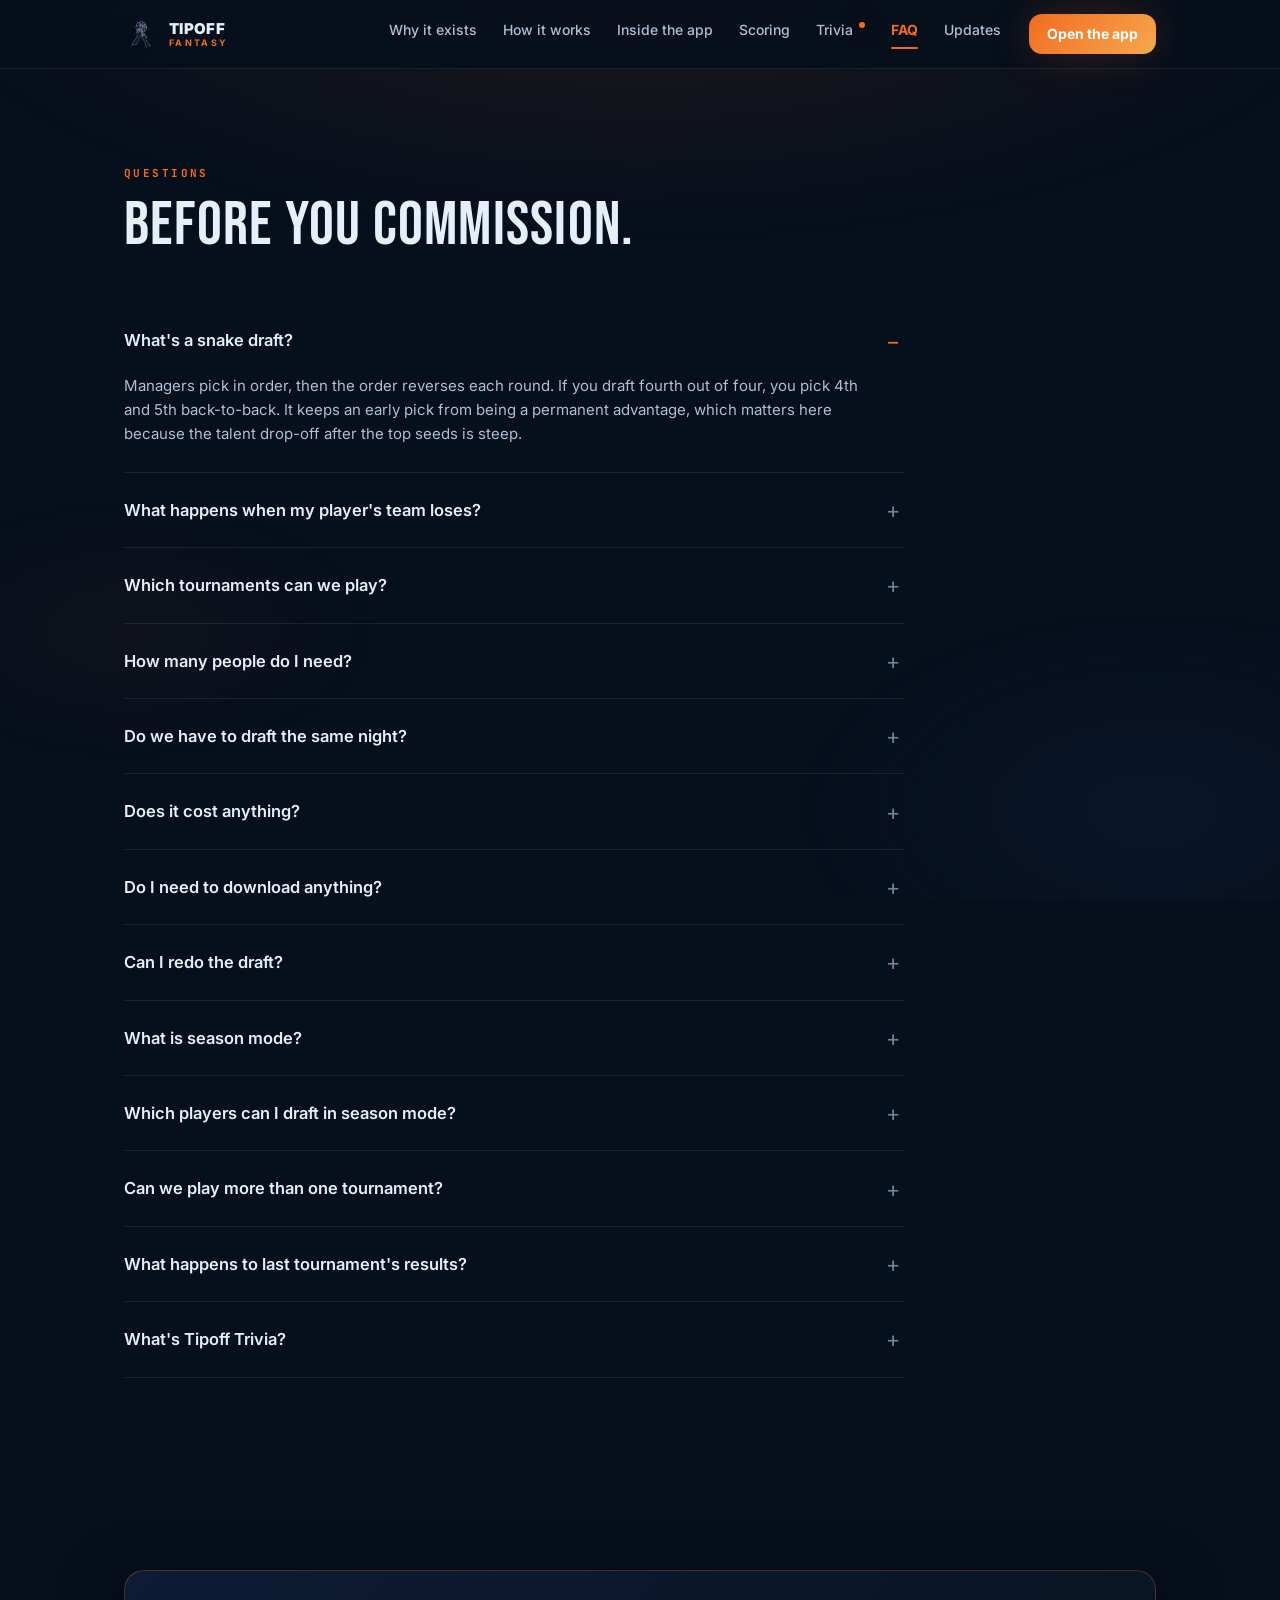
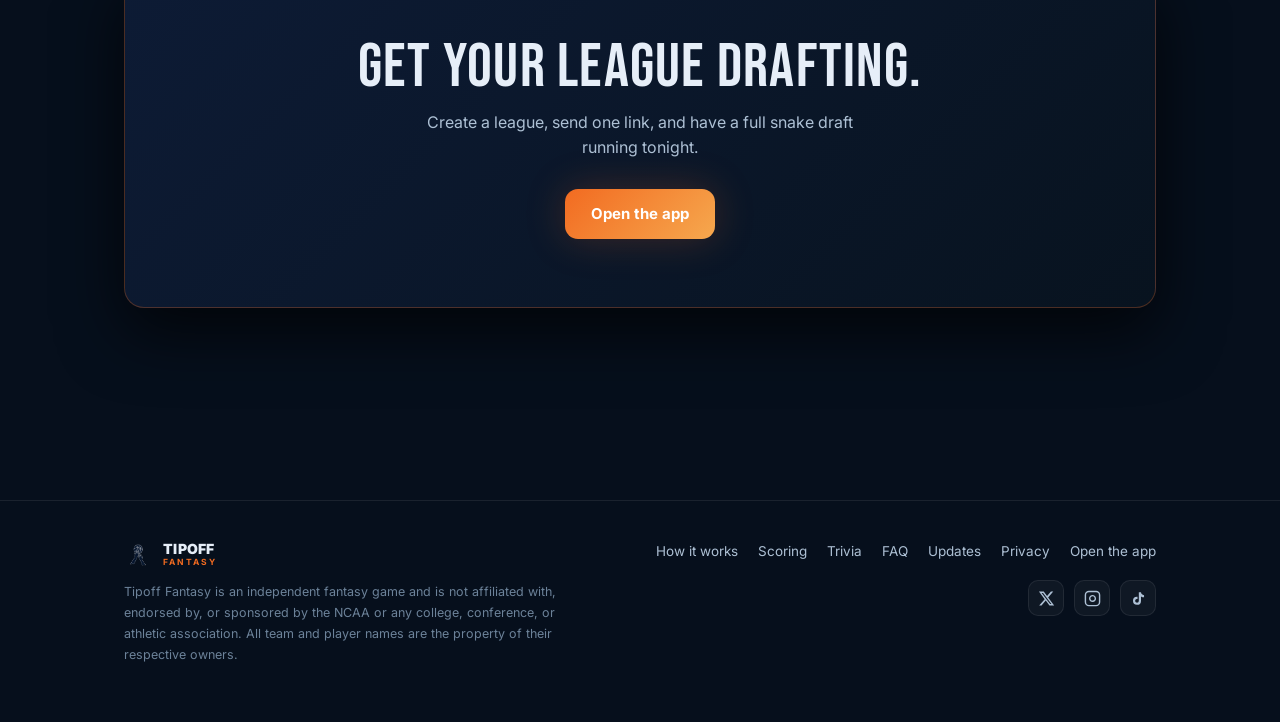
==== faq.html @ 96b2bb4d "Add Tipoff Trivia page, homepage section, nav link, FAQ and changelog entry" ====
<!DOCTYPE html>
<html lang="en">

<head>
  <meta charset="UTF-8" />
  <script>
    /* Clear the old app service worker + caches left over from when the app
       was served at tipofffantasy.com. */
    (function () {
      if (!('serviceWorker' in navigator)) return;
      navigator.serviceWorker.getRegistrations()
        .then(function (regs) { regs.forEach(function (r) { r.unregister(); }); })
        .catch(function () {});
      if (window.caches && caches.keys) {
        caches.keys()
          .then(function (keys) { keys.forEach(function (k) { caches.delete(k); }); })
          .catch(function () {});
      }
    })();
  </script>
  <script>
    /* Mark the document JS-capable before first paint. Reveal styles are
       scoped to html.js, so a JS failure renders the page fully visible
       rather than blank. Fail open, never closed. */
    document.documentElement.className += ' js';
  </script>
  <meta name="viewport" content="width=device-width, initial-scale=1.0, viewport-fit=cover" />
  <title>Tipoff Fantasy FAQ — Before you commission</title>
  <meta name="description" content="What a snake draft is, what happens when your player is eliminated, which tournaments you can play, and what it costs." />
  <meta name="theme-color" content="#060f1c" />
  <link rel="canonical" href="https://tipofffantasy.com/faq.html" />

  <!-- Favicons MUST be served from this same host or Google shows a globe -->
  <link rel="icon" href="/favicon.ico" sizes="any" />
  <link rel="icon" type="image/png" sizes="16x16" href="/favicon-16.png" />
  <link rel="icon" type="image/png" sizes="32x32" href="/favicon-32.png" />
  <link rel="icon" type="image/png" sizes="48x48" href="/favicon-48.png" />
  <link rel="apple-touch-icon" href="/apple-touch-icon.png" />

  <meta property="og:title" content="Tipoff Fantasy FAQ — Before you commission" />
  <meta property="og:description" content="What a snake draft is, what happens when your player is eliminated, which tournaments you can play, and what it costs." />
  <meta property="og:type" content="website" />
  <meta property="og:url" content="https://tipofffantasy.com/faq.html" />
  <meta property="og:image" content="https://tipofffantasy.com/logo-icon.png" />
  <meta property="og:image:alt" content="Tipoff Fantasy logo" />
  <meta property="og:site_name" content="Tipoff Fantasy" />

  <meta name="twitter:card" content="summary_large_image" />
  <meta name="twitter:title" content="Tipoff Fantasy FAQ — Before you commission" />
  <meta name="twitter:description" content="What a snake draft is, what happens when your player is eliminated, which tournaments you can play, and what it costs." />
  <meta name="twitter:image" content="https://tipofffantasy.com/logo-icon.png" />

  <link rel="preconnect" href="https://fonts.googleapis.com" />
  <link rel="preconnect" href="https://fonts.gstatic.com" crossorigin />
  <link href="https://fonts.googleapis.com/css2?family=Inter:wght@400;500;600;700;800;900&family=Bebas+Neue&family=JetBrains+Mono:wght@500;700&display=swap" rel="stylesheet" />
  <link rel="stylesheet" href="styles.css" />
</head>

<body>

  <a class="skip" href="#main">Skip to content</a>

  <nav class="nav">
    <div class="wrap nav-inner">
      <a class="nav-brand" href="index.html" aria-label="Tipoff Fantasy home">
        <img src="logo-icon.png" alt="" width="34" height="34" />
        <span class="nav-brand-text"><strong>TIPOFF</strong><small>FANTASY</small></span>
      </a>
      <div class="nav-links">
        <a href="why.html">Why it exists</a>
        <a href="how.html">How it works</a>
        <a href="inside.html">Inside the app</a>
        <a href="scoring.html">Scoring</a>
        <a href="trivia.html">Trivia<span class="nav-new" aria-hidden="true"></span></a>
        <a href="faq.html" class="active">FAQ</a>
        <a href="updates.html">Updates</a>
      </div>
      <button class="nav-toggle" id="navToggle" aria-label="Open menu"
        aria-expanded="false" aria-controls="mobileMenu">
        <span></span><span></span><span></span>
      </button>
      <a class="btn btn-primary btn-sm" href="https://app.tipofffantasy.com/">Open the app</a>
    </div>
  </nav>

  <!-- Mobile menu. Below 700px the nav links are hidden and this panel
       is the only way to reach the rest of the site. -->
  <div class="mobile-menu" id="mobileMenu" hidden>
    <div class="mm-inner">
      <a href="index.html">Home</a>
      <a href="why.html">Why it exists</a>
      <a href="how.html">How it works</a>
      <a href="inside.html">Inside the app</a>
      <a href="scoring.html">Scoring</a>
      <a href="trivia.html">Trivia</a>
      <a href="faq.html">FAQ</a>
      <a href="updates.html">Updates</a>
      <a href="privacy.html">Privacy</a>
      <a class="btn btn-primary mm-cta" href="https://app.tipofffantasy.com/">Open the app</a>
    </div>
  </div>

  <main id="main">
    <section class="section" id="faq">
      <div class="wrap">
        <div class="section-head reveal">
          <span class="eyebrow">Questions</span>
          <h2 class="display">Before you commission.</h2>
        </div>

        <div class="faq">
          <details open>
            <summary>What's a snake draft?</summary>
            <p>Managers pick in order, then the order reverses each round. If you draft fourth out of
              four, you pick 4th and 5th back-to-back. It keeps an early pick from being a permanent
              advantage, which matters here because the talent drop-off after the top seeds is steep.</p>
          </details>

          <details>
            <summary>What happens when my player's team loses?</summary>
            <p>They stop scoring. Whatever they banked stays on your total, but they produce nothing
              further. This is the whole game: the standings page shows your points remaining, so you
              can see exactly how much upside you have left compared to everyone else.</p>
          </details>

          <details>
            <summary>Which tournaments can we play?</summary>
            <p>Eight-team in-season events like the Maui Invitational and Battle 4 Atlantis, plus the
              full 64-team postseason bracket. The commissioner picks one when the league is set up,
              and the player pool and bracket load to match that field.</p>
          </details>

          <details>
            <summary>How many people do I need?</summary>
            <p>It works with as few as two and comfortably handles a normal group of eight to twelve.
              More managers means thinner rosters and a much harder draft, which is usually the fun
              version.</p>
          </details>

          <details>
            <summary>Do we have to draft the same night?</summary>
            <p>You draft together in one sitting, but you can schedule it ahead of time — set a date
              and everyone gets a countdown. The commissioner can pause and resume, autopick covers
              anyone who can't make it, and there's a skip control for a manager who's stalling.</p>
          </details>

          <details>
            <summary>Does it cost anything?</summary>
            <p>No. There's no entry fee, no subscription, and no money handling of any kind inside the
              app. If your league plays for something, that's between you.</p>
          </details>

          <details>
            <summary>Do I need to download anything?</summary>
            <p>No. It runs in any modern browser. On a phone you can add it to your home screen from
              the share menu, and it opens full screen with its own icon — same feel as a native app,
              no app store involved.</p>
          </details>

          <details>
            <summary>Can I redo the draft?</summary>
            <p>The commissioner can restart the league, which clears every pick and resets to round
              one, pick one. Managers, settings, and the league code all stay the same.</p>
          </details>

          <details>
            <summary>What is season mode?</summary>
            <p>A second way to play. Instead of drafting for one three-day tournament, you draft
              from 1,027 players across the ACC, Big East, Big Ten, Big 12 and SEC and play a full
              regular season — weekly lineups, waivers, trades, head-to-head matchups and a
              four-team playoff. It is in preview: scores are simulated until the games are
              actually played, and live scoring switches on with the season.</p>
          </details>

          <details>
            <summary>Which players can I draft in season mode?</summary>
            <p>Every player on the roster of all 79 schools in the five power conferences, pulled
              from ESPN with last season's per-game averages. You can restrict a league to one
              conference or mix all five.</p>
          </details>

          <details>
            <summary>Can we play more than one tournament?</summary>
            <p>Yes, and that is the point. Keep the same league and the same friends all season.
              When an event ends, the commissioner closes it out and the champion, the final
              standings and every roster are saved to your season record. Then pick the next
              tournament and draft again from a fresh pool.</p>
          </details>

          <details>
            <summary>What happens to last tournament's results?</summary>
            <p>They are kept. Your Season page ranks everyone by titles won, with total fantasy
              points breaking ties, and the trophy case holds every finished event with its
              champion, podium and winning roster. Rosters are saved by name, so they still read
              correctly long after the player pool has been rebuilt for a new season.</p>
          </details>

          <details>
            <summary>What's Tipoff Trivia?</summary>
            <p>Our college basketball trivia game, at <a href="https://trivia.tipofffantasy.com/">trivia.tipofffantasy.com</a>.
              Seven prompts, 25 seconds each, and the more obscure your correct answer, the more points it scores:
              10 for a layup up to 100 for the one hidden Half Court answer. The Daily is the same seven prompts for
              everyone with one attempt; Unlimited lets you practice as much as you want.
              <a href="trivia.html">More on how it plays</a>.</p>
          </details>
        </div>
      </div>
    </section>

    <section class="section">
      <div class="wrap">
        <div class="cta reveal">
          <h2 class="display">Get your league drafting.</h2>
          <p>Create a league, send one link, and have a full snake draft running tonight.</p>
          <a class="btn btn-primary" href="https://app.tipofffantasy.com/">Open the app</a>
        </div>
      </div>
    </section>
  </main>

  <footer>
    <div class="wrap foot-inner">
      <div>
        <div class="foot-brand">
          <img src="logo-icon.png" alt="" width="28" height="28" />
          <span class="foot-brand-text"><strong>TIPOFF</strong><small>FANTASY</small></span>
        </div>
        <p class="foot-legal" style="margin-top:12px;">
          Tipoff Fantasy is an independent fantasy game and is not affiliated with, endorsed by, or
          sponsored by the NCAA or any college, conference, or athletic association. All team and
          player names are the property of their respective owners.
        </p>
      </div>
      <div class="foot-right">
        <div class="foot-links">
          <a href="how.html">How it works</a>
          <a href="scoring.html">Scoring</a>
          <a href="trivia.html">Trivia</a>
          <a href="faq.html">FAQ</a>
          <a href="updates.html">Updates</a>
          <a href="privacy.html">Privacy</a>
          <a href="https://app.tipofffantasy.com/">Open the app</a>
        </div>
        <div class="foot-socials">
          <a class="foot-social" href="https://x.com/tipofffantasy" target="_blank" rel="noopener noreferrer" aria-label="Tipoff Fantasy on X">
            <svg viewBox="0 0 24 24" fill="currentColor" aria-hidden="true"><path d="M18.244 2.25h3.308l-7.227 8.26 8.502 11.24H16.17l-5.214-6.817L4.99 21.75H1.68l7.73-8.835L1.254 2.25H8.08l4.713 6.231zm-1.161 17.52h1.833L7.084 4.126H5.117z"/></svg>
          </a>
          <a class="foot-social" href="https://www.instagram.com/playtipoff/" target="_blank" rel="noopener noreferrer" aria-label="Tipoff Fantasy on Instagram">
            <svg viewBox="0 0 24 24" fill="none" stroke="currentColor" stroke-width="2" aria-hidden="true"><rect x="2" y="2" width="20" height="20" rx="5" ry="5"/><path d="M16 11.37A4 4 0 1 1 12.63 8 4 4 0 0 1 16 11.37z"/><line x1="17.5" y1="6.5" x2="17.51" y2="6.5"/></svg>
          </a>
          <a class="foot-social" href="https://www.tiktok.com/@tipofffantasy" target="_blank" rel="noopener noreferrer" aria-label="Tipoff Fantasy on TikTok">
            <svg viewBox="0 0 24 24" fill="currentColor" aria-hidden="true"><path d="M16.6 5.82A4.28 4.28 0 0 1 15.54 3h-3.09v12.4a2.59 2.59 0 0 1-2.59 2.5 2.59 2.59 0 1 1 .77-5.06V9.68a5.67 5.67 0 0 0-.77-.05A5.66 5.66 0 1 0 15.54 15.4V9.01a7.35 7.35 0 0 0 4.3 1.38V7.3a4.28 4.28 0 0 1-3.24-1.48z"/></svg>
          </a>
        </div>
      </div>
    </div>
  </footer>

  <script type="application/ld+json">
  {
    "@context": "https://schema.org",
    "@type": "FAQPage",
    "mainEntity": [
      {
        "@type": "Question",
        "name": "What's a snake draft?",
        "acceptedAnswer": {
          "@type": "Answer",
          "text": "Managers pick in order, then the order reverses each round. If you draft fourth out of four, you pick 4th and 5th back-to-back. It keeps an early pick from being a permanent advantage."
        }
      },
      {
        "@type": "Question",
        "name": "What happens when my player's team loses?",
        "acceptedAnswer": {
          "@type": "Answer",
          "text": "They stop scoring. Whatever they banked stays on your total, but they produce nothing further. The standings page shows your points remaining so you can see how much upside you have left."
        }
      },
      {
        "@type": "Question",
        "name": "Which tournaments can we play?",
        "acceptedAnswer": {
          "@type": "Answer",
          "text": "Eight-team in-season events like the Maui Invitational and Battle 4 Atlantis, plus the full 64-team postseason bracket. The commissioner picks one when the league is set up."
        }
      },
      {
        "@type": "Question",
        "name": "How many people do I need?",
        "acceptedAnswer": {
          "@type": "Answer",
          "text": "It works with as few as two and comfortably handles a normal group of eight to twelve managers."
        }
      },
      {
        "@type": "Question",
        "name": "Does it cost anything?",
        "acceptedAnswer": {
          "@type": "Answer",
          "text": "No. There is no entry fee, no subscription, and no money handling of any kind inside the app."
        }
      },
      {
        "@type": "Question",
        "name": "Do I need to download anything?",
        "acceptedAnswer": {
          "@type": "Answer",
          "text": "No. It runs in any modern browser. On a phone you can add it to your home screen and it opens full screen with its own icon."
        }
      }
    ]
  }
  </script>
  <script src="site.js" defer></script>

</body>

</html>
---- styles.css ----
/* ══════════════════════════════════════════════════════════
       TIPOFF FANTASY — informational site
       Palette matched to the app: navy + orange
    ══════════════════════════════════════════════════════════ */

    *,
    *::before,
    *::after {
      box-sizing: border-box;
      margin: 0;
      padding: 0;
    }

    :root {
      /* Surfaces */
      --bg: #060f1c;
      --panel-solid: #0c1b2e;
      --panel-2: rgba(16, 34, 58, 0.92);
      --panel-3: rgba(22, 44, 72, 0.96);
      --navy: #0d1b35;

      /* Text */
      --text: #e6eef8;
      --text-2: #adc0d4;
      --muted: #6c8299;

      /* Accent */
      --orange: #f26b21;
      --orange-light: #f5893d;
      --orange-dark: #c4530f;
      --gold: #f6a84e;
      --green: #34d399;
      --teal: #22d3ee;

      --grad-primary: linear-gradient(135deg, #f26b21 0%, #f6a84e 100%);
      --grad-card: linear-gradient(135deg, rgba(255, 255, 255, 0.04) 0%, rgba(255, 255, 255, 0.01) 100%);

      --border: rgba(255, 255, 255, 0.08);
      --border-2: rgba(255, 255, 255, 0.14);
      --border-accent: rgba(242, 107, 33, 0.28);

      --shadow: 0 24px 64px rgba(0, 0, 0, 0.7);
      --shadow-sm: 0 6px 24px rgba(0, 0, 0, 0.5);
      --glow: 0 0 40px rgba(242, 107, 33, 0.22);
      --glow-orange: 0 0 30px rgba(242, 107, 33, 0.35);

      --radius: 20px;
      --radius-sm: 13px;
      --radius-xs: 8px;
      --maxw: 1080px;
    }

    html {
      scroll-behavior: smooth;
      scroll-padding-top: 88px;
    }

    body {
      background: var(--bg);
      color: var(--text);
      font-family: 'Inter', system-ui, sans-serif;
      font-size: 16px;
      line-height: 1.6;
      overflow-x: hidden;
      -webkit-font-smoothing: antialiased;
      -moz-osx-font-smoothing: grayscale;
    }

    body::before {
      content: '';
      position: fixed;
      inset: 0;
      background:
        radial-gradient(ellipse 90% 50% at 50% -5%, rgba(242, 107, 33, 0.10) 0%, transparent 65%),
        radial-gradient(ellipse 50% 40% at 90% 90%, rgba(13, 27, 53, 0.55) 0%, transparent 55%),
        radial-gradient(ellipse 40% 30% at 10% 70%, rgba(242, 107, 33, 0.045) 0%, transparent 50%);
      pointer-events: none;
      z-index: 0;
    }

    a {
      color: var(--orange-light);
      text-decoration: none;
    }

    a:hover {
      text-decoration: underline;
    }

    :focus-visible {
      outline: 2px solid var(--orange);
      outline-offset: 3px;
      border-radius: 4px;
    }

    img {
      max-width: 100%;
      display: block;
    }

    .wrap {
      width: 100%;
      max-width: var(--maxw);
      margin: 0 auto;
      padding: 0 24px;
      position: relative;
      z-index: 1;
    }

    /* Skip link for keyboard users */
    .skip {
      position: absolute;
      left: -9999px;
      top: 0;
      background: var(--orange);
      color: #fff;
      padding: 10px 18px;
      border-radius: 0 0 var(--radius-xs) 0;
      font-weight: 700;
      z-index: 999;
    }

    .skip:focus {
      left: 0;
      text-decoration: none;
    }

    /* ── TYPE ─────────────────────────────────────────────── */
    .display {
      font-family: 'Bebas Neue', Impact, sans-serif;
      font-weight: 400;
      letter-spacing: 0.02em;
      line-height: 0.95;
      text-transform: uppercase;
    }

    .eyebrow {
      font-family: 'JetBrains Mono', monospace;
      font-size: 11px;
      font-weight: 700;
      letter-spacing: 0.22em;
      text-transform: uppercase;
      color: var(--orange);
      margin-bottom: 14px;
      display: block;
    }

    h2.display {
      font-size: clamp(38px, 6vw, 62px);
      margin-bottom: 14px;
    }

    h3 {
      font-size: 18px;
      font-weight: 700;
      letter-spacing: -0.01em;
    }

    p {
      color: var(--text-2);
    }

    .lede {
      font-size: clamp(16px, 2vw, 19px);
      color: var(--text-2);
      max-width: 62ch;
    }

    /* ── NAV ──────────────────────────────────────────────── */
    .nav {
      position: sticky;
      top: 0;
      z-index: 50;
      background: rgba(6, 15, 28, 0.82);
      backdrop-filter: blur(18px);
      -webkit-backdrop-filter: blur(18px);
      border-bottom: 1px solid var(--border);
    }

    .nav-inner {
      display: flex;
      align-items: center;
      gap: 28px;
      height: 68px;
    }

    .nav-brand {
      display: flex;
      align-items: center;
      gap: 11px;
      margin-right: auto;
      text-decoration: none;
      flex-shrink: 0;
    }

    .nav-brand:hover {
      text-decoration: none;
    }

    .nav-brand img {
      width: 34px;
      height: 34px;
    }

    .nav-brand-text {
      display: flex;
      flex-direction: column;
      line-height: 1;
      gap: 2px;
    }

    .nav-brand-text strong {
      font-family: 'Inter', sans-serif;
      font-size: 15px;
      font-weight: 900;
      letter-spacing: 0.02em;
      color: var(--text);
    }

    .nav-brand-text small {
      font-family: 'Inter', sans-serif;
      font-size: 9px;
      font-weight: 700;
      letter-spacing: 0.26em;
      color: var(--orange);
    }

    .nav-links {
      display: flex;
      gap: 26px;
    }

    .nav-links a {
      font-size: 14px;
      font-weight: 500;
      color: var(--text-2);
      text-decoration: none;
      white-space: nowrap;
      transition: color .18s ease;
    }

    .nav-links a:hover {
      color: var(--text);
      text-decoration: none;
    }

    /* ── BUTTONS ──────────────────────────────────────────── */
    .btn {
      display: inline-flex;
      align-items: center;
      justify-content: center;
      gap: 8px;
      font-family: inherit;
      font-size: 15px;
      font-weight: 700;
      padding: 13px 26px;
      border-radius: var(--radius-sm);
      border: none;
      cursor: pointer;
      text-decoration: none;
      white-space: nowrap;
      transition: transform .18s ease, box-shadow .18s ease, background .18s ease;
    }

    .btn:hover {
      text-decoration: none;
      transform: translateY(-2px);
    }

    .btn-primary {
      background: var(--grad-primary);
      color: #fff;
      box-shadow: var(--glow);
    }

    .btn-primary:hover {
      box-shadow: 0 0 52px rgba(242, 107, 33, 0.42);
    }

    .btn-ghost {
      background: rgba(255, 255, 255, 0.04);
      color: var(--text);
      border: 1px solid var(--border-2);
    }

    .btn-ghost:hover {
      background: rgba(255, 255, 255, 0.08);
    }

    .btn-sm {
      padding: 9px 18px;
      font-size: 14px;
    }

    /* ── SECTION RHYTHM ───────────────────────────────────── */
    .section {
      padding: 96px 0;
      position: relative;
      z-index: 1;
    }

    .section-head {
      max-width: 700px;
      margin-bottom: 48px;
    }

    /* ── HERO ─────────────────────────────────────────────── */
    .hero {
      padding: 84px 0 72px;
      position: relative;
      z-index: 1;
    }

    .hero-grid {
      display: grid;
      grid-template-columns: 1fr 1fr;
      gap: 64px;
      align-items: center;
    }

    .hero-logo {
      width: 88px;
      height: 88px;
      margin-bottom: 26px;
      filter: drop-shadow(0 8px 32px rgba(242, 107, 33, 0.38));
    }

    .hero h1 {
      font-family: 'Bebas Neue', Impact, sans-serif;
      font-weight: 400;
      font-size: clamp(52px, 8vw, 92px);
      line-height: 0.9;
      letter-spacing: 0.01em;
      text-transform: uppercase;
      margin-bottom: 8px;
    }

    .hero h1 em {
      font-style: normal;
      background: var(--grad-primary);
      -webkit-background-clip: text;
      background-clip: text;
      color: transparent;
    }

    .hero-tag {
      font-family: 'JetBrains Mono', monospace;
      font-size: 12px;
      font-weight: 700;
      letter-spacing: 0.3em;
      text-transform: uppercase;
      color: var(--orange);
      margin-bottom: 22px;
    }

    .hero p {
      font-size: 18px;
      margin-bottom: 30px;
      max-width: 46ch;
    }

    .hero-actions {
      display: flex;
      gap: 12px;
      flex-wrap: wrap;
      margin-bottom: 22px;
    }

    .hero-note {
      font-size: 13px;
      color: var(--muted);
    }

    /* ── SIGNATURE: SNAKE BOARD ───────────────────────────── */
    .board {
      background: var(--panel-solid);
      background-image: var(--grad-card);
      border: 1px solid var(--border);
      border-radius: var(--radius);
      box-shadow: var(--shadow);
      padding: 22px;
      overflow: hidden;
    }

    .board-head {
      display: flex;
      align-items: center;
      justify-content: space-between;
      margin-bottom: 18px;
      padding-bottom: 14px;
      border-bottom: 1px solid var(--border);
    }

    .board-title {
      font-family: 'JetBrains Mono', monospace;
      font-size: 11px;
      font-weight: 700;
      letter-spacing: 0.18em;
      text-transform: uppercase;
      color: var(--muted);
    }

    .board-clock {
      font-family: 'JetBrains Mono', monospace;
      font-size: 11px;
      font-weight: 700;
      letter-spacing: 0.12em;
      text-transform: uppercase;
      color: var(--orange);
      display: flex;
      align-items: center;
      gap: 7px;
    }

    .dot {
      width: 7px;
      height: 7px;
      border-radius: 50%;
      background: var(--orange);
      box-shadow: var(--glow-orange);
      animation: pulse 1.9s ease-in-out infinite;
    }

    @keyframes pulse {

      0%,
      100% {
        opacity: 1;
      }

      50% {
        opacity: 0.35;
      }
    }

    .board-cols {
      display: grid;
      grid-template-columns: 30px repeat(4, 1fr);
      gap: 7px;
      margin-bottom: 7px;
    }

    .board-col {
      font-family: 'JetBrains Mono', monospace;
      font-size: 10px;
      font-weight: 700;
      letter-spacing: 0.1em;
      text-transform: uppercase;
      color: var(--muted);
      text-align: center;
      padding-bottom: 4px;
    }

    .board-row {
      display: grid;
      grid-template-columns: 30px repeat(4, 1fr);
      gap: 7px;
      margin-bottom: 7px;
      align-items: stretch;
    }

    .board-rd {
      font-family: 'JetBrains Mono', monospace;
      font-size: 10px;
      font-weight: 700;
      color: var(--muted);
      display: flex;
      align-items: center;
      justify-content: center;
    }

    .pick {
      background: var(--panel-2);
      border: 1px solid var(--border);
      border-radius: var(--radius-xs);
      padding: 9px 6px;
      text-align: center;
      opacity: 0;
      animation: dealIn .42s cubic-bezier(.2, .8, .3, 1) forwards;
    }

    .pick .n {
      font-family: 'JetBrains Mono', monospace;
      font-size: 10px;
      font-weight: 700;
      color: var(--orange-light);
      display: block;
      margin-bottom: 3px;
    }

    .pick .nm {
      font-size: 11px;
      font-weight: 600;
      color: var(--text-2);
      display: block;
      white-space: nowrap;
      overflow: hidden;
      text-overflow: ellipsis;
    }

    .pick.live {
      border-color: rgba(242, 107, 33, 0.55);
      background: rgba(242, 107, 33, 0.10);
      box-shadow: var(--glow-orange);
    }

    .pick.live .n {
      color: var(--orange);
    }

    .pick.live .nm {
      color: var(--gold);
    }

    @keyframes dealIn {
      from {
        opacity: 0;
        transform: translateY(9px) scale(.96);
      }

      to {
        opacity: 1;
        transform: none;
      }
    }

    .board-foot {
      margin-top: 16px;
      padding-top: 14px;
      border-top: 1px solid var(--border);
      font-size: 12.5px;
      color: var(--muted);
      display: flex;
      gap: 8px;
      align-items: baseline;
    }

    .board-foot b {
      color: var(--text-2);
      font-weight: 600;
    }

    .snake-arrow {
      color: var(--orange);
      font-weight: 700;
    }

    /* ── PROBLEM / CONTRAST ───────────────────────────────── */
    .versus {
      display: grid;
      grid-template-columns: 1fr 1fr;
      gap: 20px;
    }

    .vs-card {
      border-radius: var(--radius);
      padding: 30px;
      border: 1px solid var(--border);
      background: var(--panel-solid);
      background-image: var(--grad-card);
    }

    .vs-card.dim {
      opacity: 0.72;
    }

    .vs-card.hot {
      border-color: var(--border-accent);
      box-shadow: var(--glow);
    }

    .vs-label {
      font-family: 'JetBrains Mono', monospace;
      font-size: 10px;
      font-weight: 700;
      letter-spacing: 0.2em;
      text-transform: uppercase;
      margin-bottom: 12px;
    }

    .vs-card.dim .vs-label {
      color: var(--muted);
    }

    .vs-card.hot .vs-label {
      color: var(--orange);
    }

    .vs-card h3 {
      margin-bottom: 12px;
      font-size: 22px;
    }

    .vs-card p {
      font-size: 15px;
    }

    .vs-list {
      list-style: none;
      margin-top: 16px;
      display: grid;
      gap: 9px;
    }

    .vs-list li {
      font-size: 14.5px;
      color: var(--text-2);
      padding-left: 22px;
      position: relative;
    }

    .vs-list li::before {
      content: '—';
      position: absolute;
      left: 0;
      color: var(--muted);
    }

    .vs-card.hot .vs-list li::before {
      content: '✓';
      color: var(--green);
      font-weight: 700;
    }

    /* ── STEPS ────────────────────────────────────────────── */
    .steps {
      display: grid;
      gap: 0;
      border-top: 1px solid var(--border);
    }

    .step {
      display: grid;
      grid-template-columns: 88px 1fr 1.15fr;
      gap: 28px;
      padding: 30px 0;
      border-bottom: 1px solid var(--border);
      align-items: start;
    }

    .step-n {
      font-family: 'Bebas Neue', sans-serif;
      font-size: 46px;
      line-height: 1;
      color: transparent;
      -webkit-text-stroke: 1px var(--border-2);
    }

    .step h3 {
      margin-bottom: 6px;
    }

    .step-meta {
      font-family: 'JetBrains Mono', monospace;
      font-size: 11px;
      font-weight: 700;
      letter-spacing: 0.14em;
      text-transform: uppercase;
      color: var(--muted);
    }

    .step p {
      font-size: 15px;
    }

    /* ── FEATURES ─────────────────────────────────────────── */
    .features {
      display: grid;
      grid-template-columns: repeat(3, 1fr);
      gap: 18px;
    }

    .feat {
      background: var(--panel-solid);
      background-image: var(--grad-card);
      border: 1px solid var(--border);
      border-radius: var(--radius);
      padding: 26px;
      transition: border-color .2s ease, transform .2s ease;
    }

    .feat:hover {
      border-color: var(--border-accent);
      transform: translateY(-3px);
    }

    .feat-icon {
      width: 38px;
      height: 38px;
      border-radius: 11px;
      margin-bottom: 16px;
      display: flex;
      align-items: center;
      justify-content: center;
      font-size: 17px;
      color: var(--orange);
      background: rgba(242, 107, 33, 0.12);
      border: 1px solid rgba(242, 107, 33, 0.24);
    }

    .feat h3 {
      margin-bottom: 8px;
    }

    .feat p {
      font-size: 14.5px;
    }

    /* ── SCORING ──────────────────────────────────────────── */
    .scoring-wrap {
      display: grid;
      grid-template-columns: 1fr 1fr;
      gap: 48px;
      align-items: center;
    }

    .score-table {
      background: var(--panel-solid);
      background-image: var(--grad-card);
      border: 1px solid var(--border);
      border-radius: var(--radius);
      padding: 8px 22px 18px;
      box-shadow: var(--shadow-sm);
    }

    .score-row {
      display: flex;
      align-items: center;
      justify-content: space-between;
      padding: 15px 0;
      border-bottom: 1px solid var(--border);
    }

    .score-row:last-child {
      border-bottom: none;
    }

    .score-name {
      font-weight: 600;
      font-size: 15px;
    }

    .score-name small {
      display: block;
      font-family: 'JetBrains Mono', monospace;
      font-size: 10px;
      letter-spacing: 0.14em;
      color: var(--muted);
      font-weight: 700;
      margin-top: 2px;
    }

    .score-weight {
      font-family: 'JetBrains Mono', monospace;
      font-weight: 700;
      font-size: 15px;
      color: var(--orange);
      background: rgba(242, 107, 33, 0.10);
      border: 1px solid rgba(242, 107, 33, 0.24);
      border-radius: var(--radius-xs);
      padding: 5px 13px;
    }

    .formula {
      font-family: 'JetBrains Mono', monospace;
      font-size: 13px;
      line-height: 1.9;
      color: var(--text-2);
      background: rgba(0, 0, 0, 0.35);
      border: 1px solid var(--border);
      border-radius: var(--radius-sm);
      padding: 18px;
      margin-top: 22px;
      overflow-x: auto;
      white-space: nowrap;
    }

    .formula b {
      color: var(--orange-light);
      font-weight: 700;
    }

    /* ── FAQ ──────────────────────────────────────────────── */
    .faq {
      max-width: 780px;
    }

    details {
      border-bottom: 1px solid var(--border);
      padding: 4px 0;
    }

    details summary {
      cursor: pointer;
      list-style: none;
      padding: 20px 34px 20px 0;
      font-weight: 600;
      font-size: 16.5px;
      position: relative;
    }

    details summary::-webkit-details-marker {
      display: none;
    }

    details summary::after {
      content: '+';
      position: absolute;
      right: 4px;
      top: 50%;
      transform: translateY(-50%);
      font-size: 22px;
      color: var(--muted);
      font-weight: 400;
      line-height: 1;
    }

    details[open] summary::after {
      content: '−';
      color: var(--orange);
    }

    details p {
      padding: 0 40px 22px 0;
      font-size: 15px;
    }

    /* ── CTA ──────────────────────────────────────────────── */
    .cta {
      text-align: center;
      border-radius: var(--radius);
      border: 1px solid var(--border-accent);
      background: linear-gradient(135deg, #0d1b35 0%, #08131f 100%);
      padding: 68px 32px;
      box-shadow: var(--shadow);
    }

    .cta h2 {
      margin-bottom: 12px;
    }

    .cta p {
      margin: 0 auto 28px;
      max-width: 46ch;
    }

    /* ── FOOTER ───────────────────────────────────────────── */
    footer {
      border-top: 1px solid var(--border);
      padding: 40px 0 56px;
      margin-top: 96px;
    }

    .foot-inner {
      display: flex;
      justify-content: space-between;
      gap: 20px;
      flex-wrap: wrap;
      align-items: flex-start;
    }

    .foot-brand {
      display: flex;
      align-items: center;
      gap: 11px;
    }

    .foot-brand img {
      width: 28px;
      height: 28px;
      opacity: 0.9;
    }

    .foot-brand-text {
      display: flex;
      flex-direction: column;
      line-height: 1;
      gap: 2px;
    }

    .foot-brand-text strong {
      font-size: 14px;
      font-weight: 900;
      letter-spacing: 0.02em;
      color: var(--text);
    }

    .foot-brand-text small {
      font-size: 8.5px;
      font-weight: 700;
      letter-spacing: 0.26em;
      color: var(--orange);
    }

    .foot-legal {
      font-size: 12.5px;
      color: var(--muted);
      max-width: 58ch;
      line-height: 1.7;
    }

    .foot-right {
      display: flex;
      flex-direction: column;
      gap: 18px;
      align-items: flex-end;
    }

    .foot-links {
      display: flex;
      gap: 20px;
      font-size: 13.5px;
      flex-wrap: wrap;
    }

    .foot-links a {
      color: var(--text-2);
    }

    .foot-socials {
      display: flex;
      gap: 10px;
    }

    .foot-social {
      width: 36px;
      height: 36px;
      border-radius: 10px;
      display: flex;
      align-items: center;
      justify-content: center;
      color: var(--text-2);
      background: rgba(255, 255, 255, 0.04);
      border: 1px solid var(--border);
      transition: color .18s ease, border-color .18s ease, background .18s ease;
    }

    .foot-social:hover {
      color: var(--orange);
      border-color: var(--border-accent);
      background: rgba(242, 107, 33, 0.10);
      text-decoration: none;
    }

    .foot-social svg {
      width: 17px;
      height: 17px;
    }

    /* ── RESPONSIVE ───────────────────────────────────────── */
    @media (max-width: 900px) {

      .hero-grid,
      .scoring-wrap {
        grid-template-columns: 1fr;
        gap: 44px;
      }

      .versus {
        grid-template-columns: 1fr;
      }

      .features {
        grid-template-columns: repeat(2, 1fr);
      }

      .section {
        padding: 72px 0;
      }

      /* Nav links scroll horizontally instead of disappearing */
      .nav-inner {
        gap: 16px;
      }

      .nav-links {
        display: flex;
        gap: 18px;
        overflow-x: auto;
        scrollbar-width: none;
        -ms-overflow-style: none;
        margin-right: auto;
      }

      .nav-links::-webkit-scrollbar {
        display: none;
      }

      .nav-brand {
        margin-right: 0;
      }

      .foot-right {
        align-items: flex-start;
      }
    }

    @media (max-width: 700px) {
      .nav-links {
        display: none;
      }

      .nav-brand {
        margin-right: auto;
      }
    }

    @media (max-width: 620px) {
      .features {
        grid-template-columns: 1fr;
      }

      .step {
        grid-template-columns: 52px 1fr;
        gap: 16px;
      }

      .step-desc {
        grid-column: 2;
      }

      .step-n {
        font-size: 34px;
      }

      .hero {
        padding: 56px 0 48px;
      }

      .board {
        padding: 16px;
      }

      .pick {
        padding: 7px 3px;
      }

      .pick .nm {
        font-size: 10px;
      }

      .cta {
        padding: 48px 22px;
      }

      .foot-inner {
        flex-direction: column;
      }
    }

    @media (prefers-reduced-motion: reduce) {
      html {
        scroll-behavior: auto;
      }

      *,
      *::before,
      *::after {
        animation-duration: .001ms !important;
        animation-delay: 0ms !important;
        transition-duration: .001ms !important;
      }

      .pick {
        opacity: 1;
      }
    }

/* ── Active nav item (multi-page) ── */
.nav-links a.active { color: var(--orange); font-weight: 700; }
.nav-links a.active::after {
  content: ''; display: block; height: 2px; border-radius: 2px;
  background: var(--orange); margin-top: 5px;
}

    /* ══════════════════════════════════════════════════════════
       MOTION SYSTEM
       Scroll-triggered reveals driven by IntersectionObserver.
       Elements start hidden ONLY once JS confirms it is running —
       html.js is set by an inline script in <head>. Without that
       guard, a JS failure would leave the whole page invisible.
    ══════════════════════════════════════════════════════════ */
    html.js .reveal {
      opacity: 0;
      transform: translateY(34px) scale(0.985);
      transition:
        opacity .7s cubic-bezier(.16, 1, .3, 1),
        transform .7s cubic-bezier(.16, 1, .3, 1);
      will-change: opacity, transform;
    }
    html.js .reveal.in {
      opacity: 1;
      transform: none;
    }

    /* Everything that moves must stop for people who ask it to. */
    @media (prefers-reduced-motion: reduce) {
      html.js .reveal { opacity: 1; transform: none; transition: none; }
      .ticker-track { animation: none !important; }
      .dot { animation: none !important; }
      * { animation-duration: .001ms !important; transition-duration: .001ms !important; }
    }

    /* ── Team ticker ─────────────────────────────────────── */
    .ticker {
      position: relative;
      overflow: hidden;
      padding: 16px 0;
      border-top: 1px solid var(--border);
      border-bottom: 1px solid var(--border);
      background: rgba(255, 255, 255, 0.015);
      /* Fade the edges so names slide out of view rather than clipping */
      -webkit-mask-image: linear-gradient(90deg, transparent, #000 8%, #000 92%, transparent);
      mask-image: linear-gradient(90deg, transparent, #000 8%, #000 92%, transparent);
    }
    .ticker-track {
      display: flex;
      gap: 42px;
      width: max-content;
      animation: ticker 46s linear infinite;
    }
    .ticker:hover .ticker-track { animation-play-state: paused; }
    .ticker-track span {
      font-family: 'Bebas Neue', Impact, sans-serif;
      font-size: 21px;
      letter-spacing: 0.06em;
      text-transform: uppercase;
      color: var(--muted);
      white-space: nowrap;
      transition: color .2s ease;
    }
    .ticker-track span:hover { color: var(--orange); }
    @keyframes ticker {
      from { transform: translateX(0); }
      /* Exactly half: the list is duplicated, so this loops seamlessly */
      to   { transform: translateX(-50%); }
    }

    /* ── Section tint, for rhythm between blocks ─────────── */
    .section--tint {
      background:
        radial-gradient(ellipse 70% 60% at 50% 0%, rgba(242, 107, 33, 0.055) 0%, transparent 60%),
        rgba(255, 255, 255, 0.014);
      border-top: 1px solid var(--border);
      border-bottom: 1px solid var(--border);
    }

    /* ── How it works steps ──────────────────────────────── */
    /*  Was a hard repeat(3, 1fr). Adding the season step made a
        fourth card, which wrapped alone onto a second row and looked
        like a mistake. auto-fit lets the count change without the
        grid needing to be edited again. */
    .hiw-steps {
      display: grid;
      grid-template-columns: repeat(auto-fit, minmax(210px, 1fr));
      gap: 20px;
      margin-top: 34px;
    }
    .hiw-step {
      position: relative;
      padding: 30px 26px 28px;
      background: var(--grad-card);
      border: 1px solid var(--border);
      border-radius: var(--radius);
      overflow: hidden;
      transition: transform .3s cubic-bezier(.16, 1, .3, 1), border-color .3s ease;
    }
    .hiw-step::before {
      content: '';
      position: absolute;
      inset: 0 auto auto 0;
      width: 100%; height: 2px;
      background: var(--grad-primary);
      transform: scaleX(0);
      transform-origin: left;
      transition: transform .45s cubic-bezier(.16, 1, .3, 1);
    }
    .hiw-step:hover { transform: translateY(-6px); border-color: var(--border-accent); }
    .hiw-step:hover::before { transform: scaleX(1); }
    .hiw-num {
      font-family: 'Bebas Neue', Impact, sans-serif;
      font-size: 46px;
      line-height: 1;
      color: var(--orange);
      opacity: 0.32;
      display: block;
      margin-bottom: 12px;
    }
    .hiw-step h3 { font-size: 19px; font-weight: 800; margin-bottom: 9px; }
    .hiw-step p { font-size: 14.5px; line-height: 1.7; margin: 0; }

    /* ── Split layout ────────────────────────────────────── */
    .split {
      display: grid;
      grid-template-columns: 1fr 1fr;
      gap: 54px;
      align-items: center;
    }
    .split .display { margin-bottom: 16px; }
    .split .lede { margin-bottom: 22px; }
    .formula--lg {
      font-size: 14px;
      margin-bottom: 22px;
    }

    /* ── Mock scoreboard ─────────────────────────────────── */
    .scoreboard { display: flex; flex-direction: column; gap: 12px; }
    .sb-card {
      padding: 16px 18px;
      background: var(--panel-solid);
      border: 1px solid var(--border);
      border-radius: var(--radius-sm);
      box-shadow: var(--shadow-sm);
    }
    .sb-card--live { border-color: var(--border-accent); box-shadow: var(--shadow-sm), var(--glow); }
    .sb-status {
      display: flex; align-items: center; gap: 7px;
      font-family: 'JetBrains Mono', monospace;
      font-size: 10.5px; font-weight: 700;
      letter-spacing: 0.14em; text-transform: uppercase;
      color: var(--muted);
      margin-bottom: 12px;
    }
    .sb-card--live .sb-status { color: var(--orange); }
    .sb-team {
      display: flex; align-items: center; justify-content: space-between;
      padding: 5px 0;
      font-size: 15px; font-weight: 600; color: var(--text);
    }
    .sb-team b { font-family: 'JetBrains Mono', monospace; font-size: 17px; }
    .sb-team--won { color: var(--orange); }
    .sb-team--lost { opacity: 0.45; }

    .sb-line {
      display: flex; align-items: baseline; gap: 10px;
      padding: 16px 18px;
      background: var(--grad-card);
      border: 1px dashed var(--border-accent);
      border-radius: var(--radius-sm);
    }
    .sb-line-name { font-size: 14px; font-weight: 700; color: var(--text); margin-right: auto; }
    .sb-line-pts {
      font-family: 'Bebas Neue', Impact, sans-serif;
      font-size: 34px; line-height: 1; color: var(--orange);
      font-variant-numeric: tabular-nums;
    }
    .sb-line-lbl {
      font-family: 'JetBrains Mono', monospace;
      font-size: 10px; font-weight: 700;
      letter-spacing: 0.14em; color: var(--muted);
    }

    /* ── By the numbers ──────────────────────────────────── */
    .stats {
      display: grid;
      grid-template-columns: repeat(4, 1fr);
      gap: 18px;
    }
    .stat {
      text-align: center;
      padding: 30px 16px;
      background: var(--grad-card);
      border: 1px solid var(--border);
      border-radius: var(--radius);
      transition: border-color .3s ease, transform .3s cubic-bezier(.16, 1, .3, 1);
    }
    .stat:hover { border-color: var(--border-accent); transform: translateY(-4px); }
    .stat-num {
      display: block;
      font-family: 'Bebas Neue', Impact, sans-serif;
      font-size: clamp(40px, 6vw, 62px);
      line-height: 1;
      color: var(--text);
      font-variant-numeric: tabular-nums;
      margin-bottom: 8px;
    }
    .stat-lbl {
      font-family: 'JetBrains Mono', monospace;
      font-size: 10.5px; font-weight: 700;
      letter-spacing: 0.14em; text-transform: uppercase;
      color: var(--muted);
    }

    /* ── Tournament cards ────────────────────────────────── */
    .tourneys {
      display: grid;
      grid-template-columns: repeat(3, 1fr);
      gap: 20px;
      margin-top: 34px;
    }
    .tourney {
      padding: 26px 24px;
      background: var(--panel-solid);
      border: 1px solid var(--border);
      border-radius: var(--radius);
      transition: transform .3s cubic-bezier(.16, 1, .3, 1), border-color .3s ease, box-shadow .3s ease;
    }
    .tourney:hover {
      transform: translateY(-6px);
      border-color: var(--border-accent);
      box-shadow: var(--shadow-sm), var(--glow);
    }
    .tourney-date {
      font-family: 'JetBrains Mono', monospace;
      font-size: 10.5px; font-weight: 700;
      letter-spacing: 0.14em; text-transform: uppercase;
      color: var(--orange);
      display: block; margin-bottom: 10px;
    }
    .tourney h3 { font-size: 20px; font-weight: 800; margin-bottom: 10px; line-height: 1.2; }
    .tourney p { font-size: 13.5px; line-height: 1.65; margin: 0 0 14px; }
    .tourney-meta {
      font-family: 'JetBrains Mono', monospace;
      font-size: 10.5px; font-weight: 700;
      letter-spacing: 0.1em; text-transform: uppercase;
      color: var(--muted);
    }

    /* ── Responsive ──────────────────────────────────────── */
    @media (max-width: 900px) {
      .hiw-steps, .tourneys { grid-template-columns: 1fr; }
      .split { grid-template-columns: 1fr; gap: 36px; }
      .stats { grid-template-columns: repeat(2, 1fr); }
    }
    @media (max-width: 560px) {
      .ticker-track { gap: 28px; animation-duration: 34s; }
      .ticker-track span { font-size: 18px; }
      .hiw-step { padding: 24px 20px; }
      .hiw-num { font-size: 38px; }
      .stat { padding: 24px 12px; }
      .tourney { padding: 22px 19px; }
      /* Shorter travel on small screens: a 34px slide eats a lot of a
         phone viewport and reads as jank rather than polish. */
      html.js .reveal { transform: translateY(20px) scale(0.99); }
    }

    /* ══════════════════════════════════════════════════════════
       MOBILE MENU
       Below 700px .nav-links is display:none. Before this existed
       there was no replacement, so six of eight pages were only
       reachable by scrolling to the footer.
    ══════════════════════════════════════════════════════════ */
    .nav-toggle {
      display: none;
      width: 44px; height: 44px;           /* full touch target */
      flex-direction: column;
      align-items: center; justify-content: center;
      gap: 5px;
      margin-left: auto;
      background: transparent;
      border: 1px solid var(--border-2);
      border-radius: 10px;
      cursor: pointer;
      padding: 0;
    }
    .nav-toggle span {
      display: block;
      width: 18px; height: 2px;
      background: var(--text);
      border-radius: 2px;
      transition: transform .28s cubic-bezier(.16,1,.3,1), opacity .2s ease;
    }
    /* Becomes an X while open */
    .nav-toggle[aria-expanded="true"] span:nth-child(1) { transform: translateY(7px) rotate(45deg); }
    .nav-toggle[aria-expanded="true"] span:nth-child(2) { opacity: 0; }
    .nav-toggle[aria-expanded="true"] span:nth-child(3) { transform: translateY(-7px) rotate(-45deg); }

    .mobile-menu {
      position: fixed;
      inset: 68px 0 0 0;                   /* sits under the sticky nav */
      z-index: 60;
      background: rgba(6, 15, 28, 0.97);
      backdrop-filter: blur(20px);
      -webkit-backdrop-filter: blur(20px);
      overflow-y: auto;
      overscroll-behavior: contain;
      opacity: 0;
      transform: translateY(-8px);
      transition: opacity .24s ease, transform .24s cubic-bezier(.16,1,.3,1);
    }
    .mobile-menu[hidden] { display: none; }
    .mobile-menu.open { opacity: 1; transform: none; }

    .mm-inner {
      display: flex;
      flex-direction: column;
      padding: 12px 24px calc(32px + env(safe-area-inset-bottom));
      max-width: var(--maxw);
      margin: 0 auto;
    }
    .mm-inner a {
      padding: 17px 2px;                   /* ~55px rows, thumb-friendly */
      border-bottom: 1px solid var(--border);
      color: var(--text);
      font-size: 17px;
      font-weight: 600;
      text-decoration: none;
    }
    .mm-inner a:active { color: var(--orange); }
    .mm-inner a.mm-cta {
      margin-top: 22px;
      border-bottom: none;
      text-align: center;
      font-size: 16px;
    }

    /* Stop the page scrolling behind an open menu */
    body.menu-open { overflow: hidden; }

    @media (max-width: 700px) {
      .nav-toggle { display: flex; }
    }

    /* ══════════════════════════════════════════════════════════
       PHONE REFINEMENTS
    ══════════════════════════════════════════════════════════ */
    @media (max-width: 480px) {
      /* Sections were 72px top and bottom, which on a phone is a lot of
         empty screen between every block. */
      .section { padding: 54px 0; }
      .wrap { padding: 0 18px; }

      .hero { padding: 40px 0 40px; }
      .hero h1 { font-size: clamp(34px, 11vw, 46px); line-height: 1.02; }
      .hero-logo { width: 64px; height: 64px; }
      .hero-actions { flex-direction: column; align-items: stretch; gap: 10px; }
      .hero-actions .btn { width: 100%; min-height: 50px; }

      /* Draft board: 5 columns on a 375px screen leaves ~60px per pick,
         so everything shrinks together rather than wrapping. */
      .board { padding: 13px; }
      .board-cols, .board-row { grid-template-columns: 22px repeat(4, 1fr); gap: 5px; }
      .board-col { font-size: 10px; }
      .board-rd { font-size: 9px; }
      .pick { padding: 6px 2px; border-radius: 7px; }
      .pick .n { font-size: 9px; }
      .pick .nm { font-size: 9px; line-height: 1.15; }
      .board-head { flex-wrap: wrap; gap: 6px; }
      .board-title, .board-clock { font-size: 10px; }
      .board-foot { font-size: 11px; line-height: 1.5; }

      .display { font-size: clamp(30px, 8.5vw, 40px); }
      .lede { font-size: 15px; }

      /* Stat grid: 2x2 rather than 4 across */
      .stats { grid-template-columns: repeat(2, 1fr); gap: 12px; }
      .stat { padding: 22px 10px; }
      .stat-num { font-size: clamp(32px, 11vw, 46px); }
      .stat-lbl { font-size: 9.5px; letter-spacing: 0.1em; }

      .sb-card { padding: 14px 15px; }
      .sb-team { font-size: 14px; }
      .sb-line-pts { font-size: 30px; }

      .formula, .formula--lg { font-size: 12px; line-height: 1.9; padding: 14px 15px; }

      .cta { padding: 38px 20px; }
      .cta .btn { width: 100%; min-height: 50px; }

      .foot-links { flex-wrap: wrap; gap: 14px 18px; }
      .foot-links a { font-size: 14px; }
    }

    /* Very small phones: the draft board is the only thing that truly
       cannot compress further, so let it scroll rather than squash. */
    @media (max-width: 360px) {
      .board-cols, .board-row { grid-template-columns: 20px repeat(4, 1fr); gap: 4px; }
      .pick .nm { font-size: 8.5px; }
      .hero h1 { font-size: 32px; }
    }

/* ══════════════════════════════════════════════════════════
   MOBILE OVERFLOW FIX — .formula
   Measured at 375px: index.html and scoring.html both scrolled
   sideways by ~205px. Every other page was clean.

   Cause: .formula is one long `white-space: nowrap` line (~565px).
   It has overflow-x:auto, which should have contained it — but a
   grid/flex child defaults to `min-width: auto`, meaning it refuses
   to shrink below its content. So instead of scrolling inside its
   own box it inflated a 339px column to 565px and dragged the whole
   page with it. The nowrap never had a chance to be contained.
══════════════════════════════════════════════════════════ */

/* Let the containers shrink, so overflow-x actually applies. */
.split > *,
.scoring-wrap > *,
.formula { min-width: 0; max-width: 100%; }

@media (max-width: 700px) {
  /*  On a phone, wrap the formula instead of scrolling it. A
      sideways-scrolling equation is a worse read than a three-line
      one, and it hides half the scoring rule by default. */
  .formula,
  .formula--lg {
    white-space: normal;
    overflow-x: visible;
    overflow-wrap: anywhere;
    line-height: 2;
  }
}

/* Preview caveat under the season section. Quiet on purpose: it is a
   qualifier, not a feature, but it must be readable rather than
   hidden in a footnote. */
.note {
  max-width: 620px;
  font-size: 14px;
  line-height: 1.7;
  color: var(--muted);
  padding: 14px 16px;
  background: rgba(255, 255, 255, 0.02);
  border-left: 2px solid var(--border-accent, rgba(242, 107, 33, 0.3));
  border-radius: 0 var(--radius-sm) var(--radius-sm) 0;
}
@media (max-width: 480px) {
  .note { font-size: 13.5px; padding: 12px 14px; }
}

/* "Preview" chip beside a feature that is built but not yet proven
   against live data. Deliberately legible rather than decorative. */
.feat-tag {
  display: inline-block;
  margin-left: 8px;
  padding: 2px 8px;
  border-radius: 999px;
  font-size: 10px;
  font-weight: 800;
  letter-spacing: 0.08em;
  text-transform: uppercase;
  vertical-align: 2px;
  color: var(--orange, #f26b21);
  background: rgba(242, 107, 33, 0.12);
  border: 1px solid rgba(242, 107, 33, 0.3);
}

/* ══════════════════════════════════════════════════════════
   TIPOFF TRIVIA (trivia.html + homepage teaser)
   The game lives at trivia.tipofffantasy.com; these pages sell it.
══════════════════════════════════════════════════════════ */

/* "New" dot on the Trivia nav link */
.nav-new {
  display: inline-block;
  width: 6px;
  height: 6px;
  margin-left: 6px;
  border-radius: 50%;
  background: var(--orange);
  box-shadow: var(--glow-orange);
  vertical-align: 7px;
}

.trv-hero .eyebrow { margin-bottom: 18px; }
.trv-hero h1.trv-h1 { font-size: clamp(46px, 7vw, 84px); margin-bottom: 14px; }
.trv-tight { padding: 8px 0 72px; }
.score-row.trv-half .score-name { color: var(--orange-light); }
.score-row.trv-half .score-weight { background: var(--grad-primary); color: #fff; border-color: transparent; box-shadow: var(--glow); }

/* ── Signature: the shot chart ────────────────────────── */
.court {
  background: var(--panel-solid);
  background-image: var(--grad-card);
  border: 1px solid var(--border);
  border-radius: var(--radius);
  box-shadow: var(--shadow);
  padding: 22px;
  overflow: hidden;
  margin: 0;
}
.court-head {
  display: flex;
  align-items: center;
  justify-content: space-between;
  margin-bottom: 18px;
  padding-bottom: 14px;
  border-bottom: 1px solid var(--border);
}
.court-floor {
  position: relative;
  height: 330px;
  overflow: hidden;
  border-radius: var(--radius-sm);
  background:
    radial-gradient(ellipse 80% 70% at 50% 0%, rgba(242, 107, 33, 0.10) 0%, transparent 70%),
    repeating-linear-gradient(90deg, rgba(255, 255, 255, 0.018) 0 26px, transparent 26px 52px),
    #0a1626;
  border: 1px solid var(--border);
}
/* Half-court line along the bottom */
.court-floor::after {
  content: '';
  position: absolute;
  left: 0; right: 0; top: 300px;
  border-top: 2px solid rgba(242, 107, 33, 0.55);
}
.court-ring {
  position: absolute;
  left: 50%;
  top: 34px;
  border-radius: 50%;
  transform: translate(-50%, -50%);
  border: 1.5px dashed rgba(255, 255, 255, 0.16);
}
.court-ring.r1 { width: 144px; height: 144px; background: rgba(255, 255, 255, 0.025); }
.court-ring.r2 { width: 264px; height: 264px; }
.court-ring.r3 { width: 384px; height: 384px; border-style: solid; border-color: rgba(255, 255, 255, 0.32); }
.court-ring.r4 { width: 504px; height: 504px; }
.court-ring.r5 { display: none; }
.court-lane {
  position: absolute;
  left: 50%;
  top: 0;
  width: 92px;
  height: 104px;
  transform: translateX(-50%);
  border: 1.5px solid rgba(255, 255, 255, 0.22);
  border-top: 0;
  background: rgba(242, 107, 33, 0.06);
}
.court-rim {
  position: absolute;
  left: 50%;
  top: 22px;
  width: 22px;
  height: 22px;
  transform: translateX(-50%);
  border-radius: 50%;
  border: 3px solid var(--orange);
  box-shadow: var(--glow-orange);
}
.court-zone {
  position: absolute;
  left: 50%;
  transform: translate(-50%, -50%);
  font-family: 'JetBrains Mono', monospace;
  font-size: 11px;
  font-weight: 700;
  letter-spacing: 0.12em;
  text-transform: uppercase;
  white-space: nowrap;
  color: var(--text);
  background: rgba(6, 15, 28, 0.9);
  border: 1px solid var(--border-2);
  border-radius: 999px;
  padding: 4px 11px;
  z-index: 2;
}
.court-zone.z1 { top: 78px; }
.court-zone.z2 { top: 136px; color: #7dd3fc; }
.court-zone.z3 { top: 196px; color: var(--green); }
.court-zone.z4 { top: 256px; color: #c4b5fd; }
.court-zone.z5 { top: 300px; color: #fff; background: var(--grad-primary); border-color: transparent; box-shadow: var(--glow); }
.court-shot {
  position: absolute;
  width: 12px;
  height: 12px;
  border-radius: 50%;
  border: 2px solid rgba(6, 15, 28, 0.9);
  z-index: 1;
  opacity: 0;
  animation: trv-shot .5s cubic-bezier(.16, 1, .3, 1) forwards;
}
.court-shot.s1 { left: 30%; top: 56px;  background: var(--text-2); animation-delay: .3s; }
.court-shot.s2 { left: 66%; top: 150px; background: #7dd3fc; animation-delay: .6s; }
.court-shot.s3 { left: 22%; top: 214px; background: var(--green); animation-delay: .9s; }
.court-shot.s4 { left: 74%; top: 268px; background: #c4b5fd; animation-delay: 1.2s; }
@keyframes trv-shot {
  from { opacity: 0; transform: scale(.2); }
  to   { opacity: 1; transform: scale(1); }
}
@media (prefers-reduced-motion: reduce) {
  .court-shot { animation: none; opacity: 1; }
}
@media (max-width: 480px) {
  .court { padding: 16px; }
  .court-zone { font-size: 10px; padding: 3px 9px; }
}

/* ── Homepage teaser ─────────────────────────────────── */
.trv-teaser .score-table { padding: 4px 20px 12px; }
.trv-teaser .hero-actions { margin: 6px 0 0; }
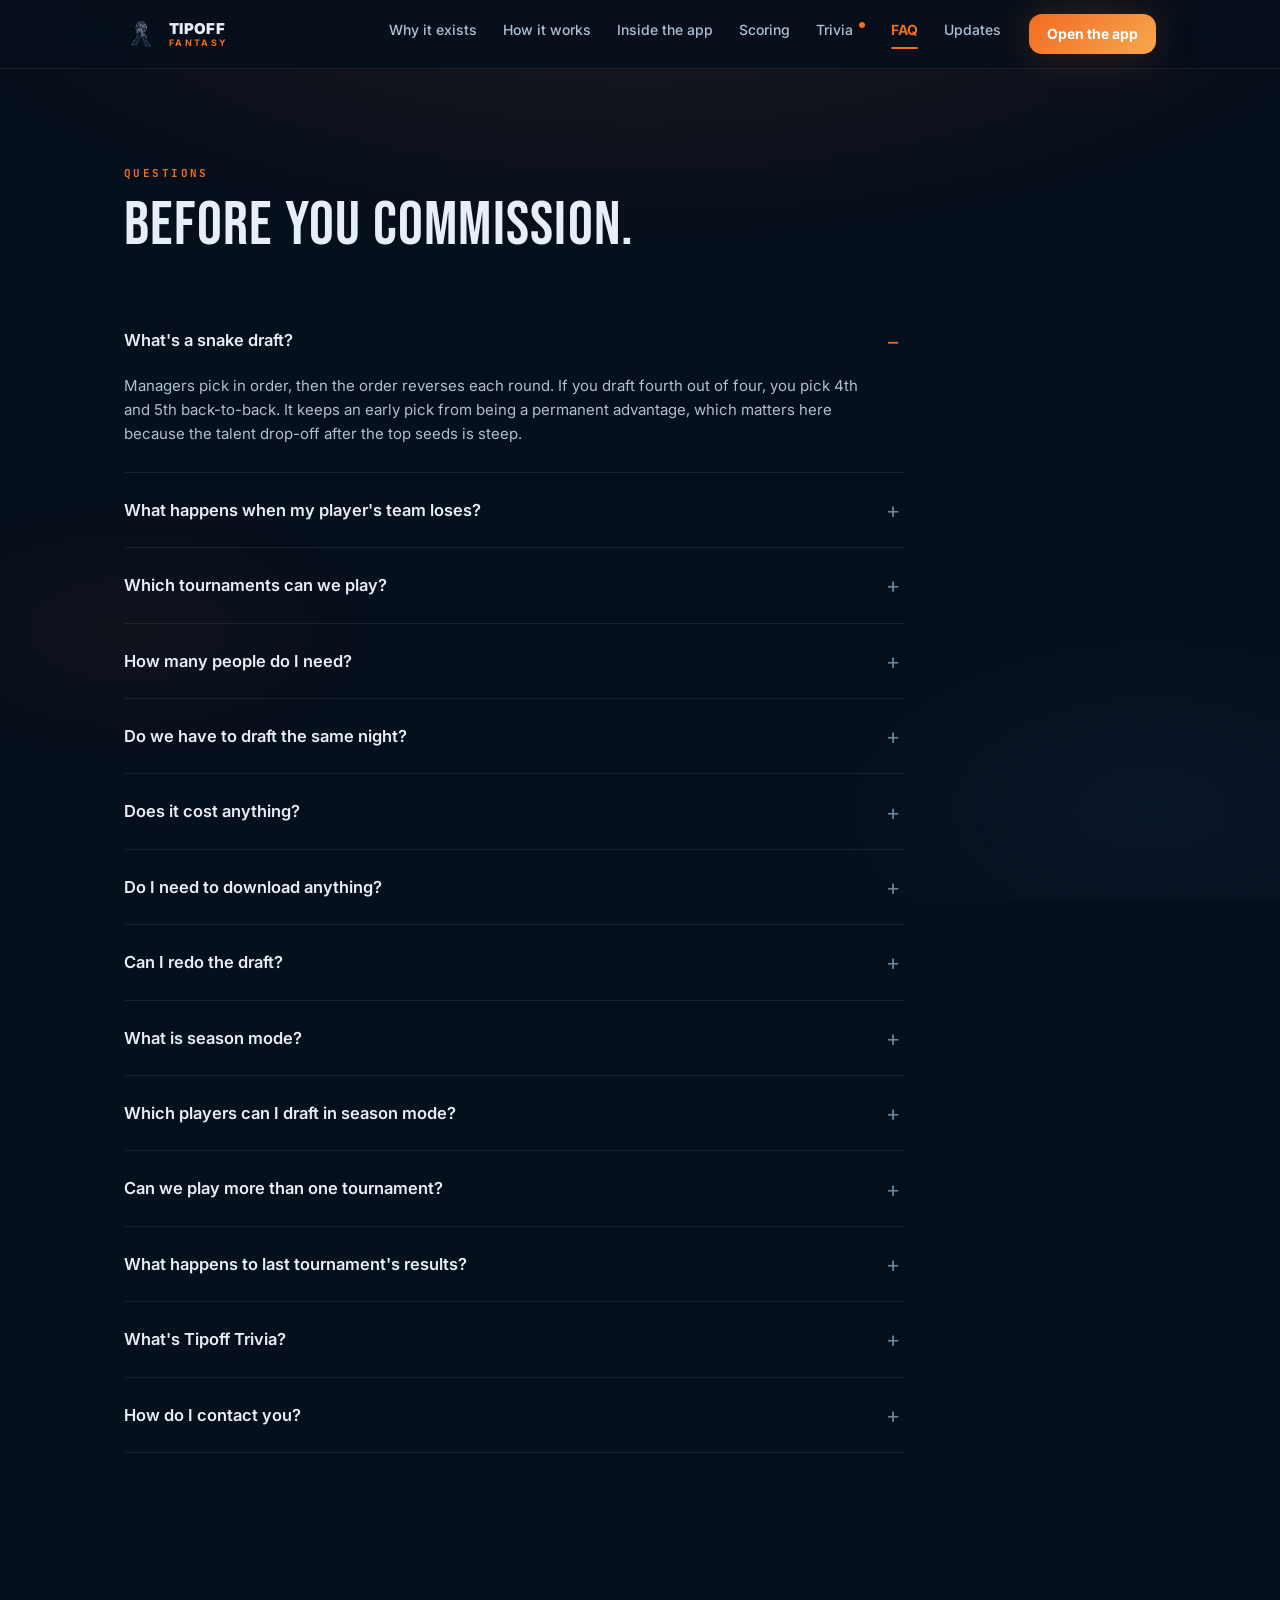
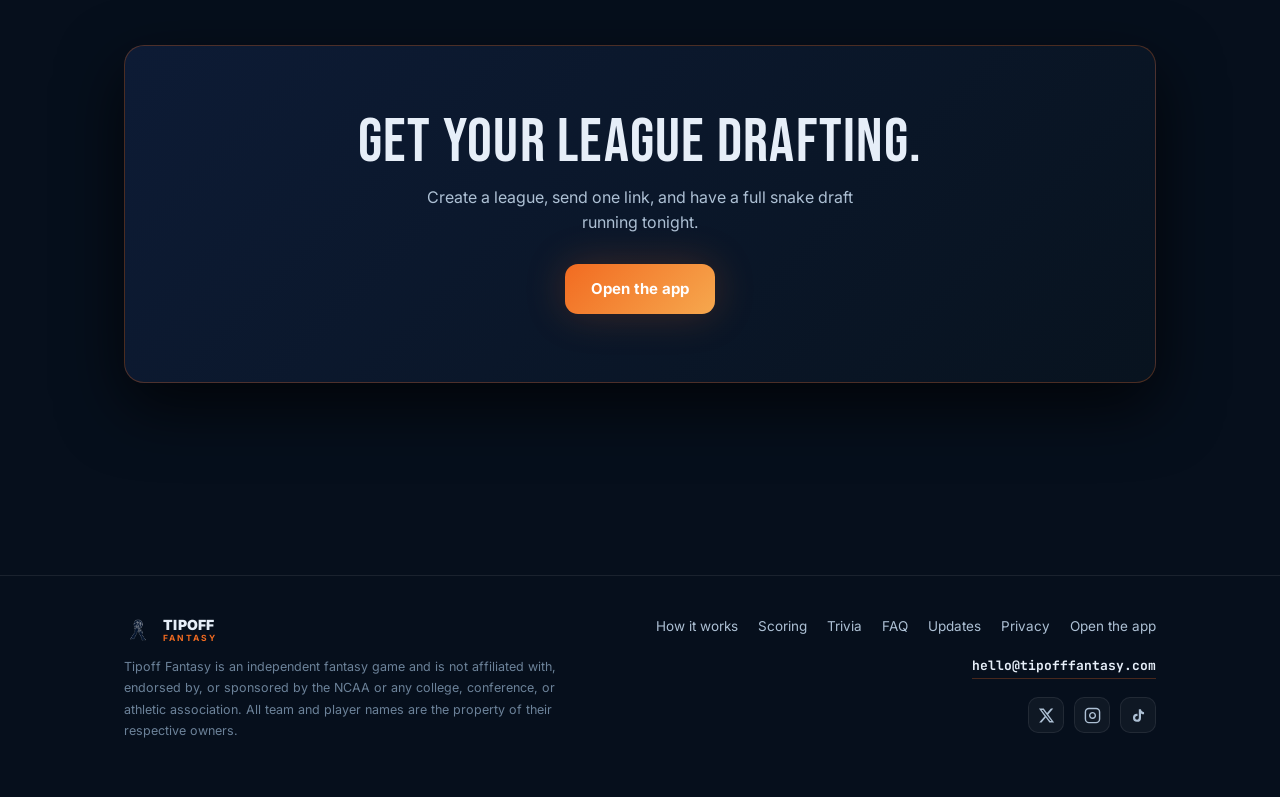
==== commit 174ac229: "Add contact email to footer and FAQ" ====
--- a/faq.html
+++ b/faq.html
@@ -25,7 +25,7 @@
     document.documentElement.className += ' js';
   </script>
   <meta name="viewport" content="width=device-width, initial-scale=1.0, viewport-fit=cover" />
-  <title>Tipoff Fantasy FAQ — Before you commission</title>
+  <title>Tipoff Fantasy FAQ | Before you commission</title>
   <meta name="description" content="What a snake draft is, what happens when your player is eliminated, which tournaments you can play, and what it costs." />
   <meta name="theme-color" content="#060f1c" />
   <link rel="canonical" href="https://tipofffantasy.com/faq.html" />
@@ -37,7 +37,7 @@
   <link rel="icon" type="image/png" sizes="48x48" href="/favicon-48.png" />
   <link rel="apple-touch-icon" href="/apple-touch-icon.png" />
 
-  <meta property="og:title" content="Tipoff Fantasy FAQ — Before you commission" />
+  <meta property="og:title" content="Tipoff Fantasy FAQ | Before you commission" />
   <meta property="og:description" content="What a snake draft is, what happens when your player is eliminated, which tournaments you can play, and what it costs." />
   <meta property="og:type" content="website" />
   <meta property="og:url" content="https://tipofffantasy.com/faq.html" />
@@ -46,7 +46,7 @@
   <meta property="og:site_name" content="Tipoff Fantasy" />
 
   <meta name="twitter:card" content="summary_large_image" />
-  <meta name="twitter:title" content="Tipoff Fantasy FAQ — Before you commission" />
+  <meta name="twitter:title" content="Tipoff Fantasy FAQ | Before you commission" />
   <meta name="twitter:description" content="What a snake draft is, what happens when your player is eliminated, which tournaments you can play, and what it costs." />
   <meta name="twitter:image" content="https://tipofffantasy.com/logo-icon.png" />
 
@@ -139,7 +139,7 @@
 
           <details>
             <summary>Do we have to draft the same night?</summary>
-            <p>You draft together in one sitting, but you can schedule it ahead of time — set a date
+            <p>You draft together in one sitting, but you can schedule it ahead of time. Set a date
               and everyone gets a countdown. The commissioner can pause and resume, autopick covers
               anyone who can't make it, and there's a skip control for a manager who's stalling.</p>
           </details>
@@ -153,7 +153,7 @@
           <details>
             <summary>Do I need to download anything?</summary>
             <p>No. It runs in any modern browser. On a phone you can add it to your home screen from
-              the share menu, and it opens full screen with its own icon — same feel as a native app,
+              the share menu, and it opens full screen with its own icon, the same feel as a native app,
               no app store involved.</p>
           </details>
 
@@ -167,7 +167,7 @@
             <summary>What is season mode?</summary>
             <p>A second way to play. Instead of drafting for one three-day tournament, you draft
               from 1,027 players across the ACC, Big East, Big Ten, Big 12 and SEC and play a full
-              regular season — weekly lineups, waivers, trades, head-to-head matchups and a
+              regular season: weekly lineups, waivers, trades, head-to-head matchups and a
               four-team playoff. It is in preview: scores are simulated until the games are
               actually played, and live scoring switches on with the season.</p>
           </details>
@@ -202,6 +202,13 @@
               10 for a layup up to 100 for the one hidden Half Court answer. The Daily is the same seven prompts for
               everyone with one attempt; Unlimited lets you practice as much as you want.
               <a href="trivia.html">More on how it plays</a>.</p>
+          </details>
+
+          <details>
+            <summary>How do I contact you?</summary>
+            <p>Email <a href="mailto:hello@tipofffantasy.com">hello@tipofffantasy.com</a> for questions, bug reports,
+              league problems, partnerships or press. We read every message.
+              Privacy requests go to <a href="mailto:privacy@tipofffantasy.com">privacy@tipofffantasy.com</a>.</p>
           </details>
         </div>
       </div>
@@ -241,6 +248,7 @@
           <a href="privacy.html">Privacy</a>
           <a href="https://app.tipofffantasy.com/">Open the app</a>
         </div>
+        <a class="foot-email" href="mailto:hello@tipofffantasy.com">hello@tipofffantasy.com</a>
         <div class="foot-socials">
           <a class="foot-social" href="https://x.com/tipofffantasy" target="_blank" rel="noopener noreferrer" aria-label="Tipoff Fantasy on X">
             <svg viewBox="0 0 24 24" fill="currentColor" aria-hidden="true"><path d="M18.244 2.25h3.308l-7.227 8.26 8.502 11.24H16.17l-5.214-6.817L4.99 21.75H1.68l7.73-8.835L1.254 2.25H8.08l4.713 6.231zm-1.161 17.52h1.833L7.084 4.126H5.117z"/></svg>
--- a/styles.css
+++ b/styles.css
@@ -1,5 +1,5 @@
 /* ══════════════════════════════════════════════════════════
-       TIPOFF FANTASY — informational site
+       TIPOFF FANTASY: informational site
        Palette matched to the app: navy + orange
     ══════════════════════════════════════════════════════════ */
 
@@ -610,7 +610,7 @@
     }
 
     .vs-list li::before {
-      content: '—';
+      content: '•';
       position: absolute;
       left: 0;
       color: var(--muted);
@@ -1076,7 +1076,7 @@
     /* ══════════════════════════════════════════════════════════
        MOTION SYSTEM
        Scroll-triggered reveals driven by IntersectionObserver.
-       Elements start hidden ONLY once JS confirms it is running —
+       Elements start hidden ONLY once JS confirms it is running,
        html.js is set by an inline script in <head>. Without that
        guard, a JS failure would leave the whole page invisible.
     ══════════════════════════════════════════════════════════ */
@@ -1470,12 +1470,12 @@
     }
 
 /* ══════════════════════════════════════════════════════════
-   MOBILE OVERFLOW FIX — .formula
+   MOBILE OVERFLOW FIX: .formula
    Measured at 375px: index.html and scoring.html both scrolled
    sideways by ~205px. Every other page was clean.
 
    Cause: .formula is one long `white-space: nowrap` line (~565px).
-   It has overflow-x:auto, which should have contained it — but a
+   It has overflow-x:auto, which should have contained it, but a
    grid/flex child defaults to `min-width: auto`, meaning it refuses
    to shrink below its content. So instead of scrolling inside its
    own box it inflated a 339px column to 565px and dragged the whole
@@ -1680,3 +1680,16 @@
 /* ── Homepage teaser ─────────────────────────────────── */
 .trv-teaser .score-table { padding: 4px 20px 12px; }
 .trv-teaser .hero-actions { margin: 6px 0 0; }
+
+/* Contact email in every footer. Plain text link so it is copyable and
+   readable by directories (Product Hunt, app listings) that check for one. */
+.foot-email {
+  font-family: 'JetBrains Mono', monospace;
+  font-size: 13px;
+  font-weight: 700;
+  color: var(--text);
+  text-decoration: none;
+  border-bottom: 1px solid var(--border-accent);
+  padding-bottom: 2px;
+}
+.foot-email:hover { color: var(--orange); text-decoration: none; }
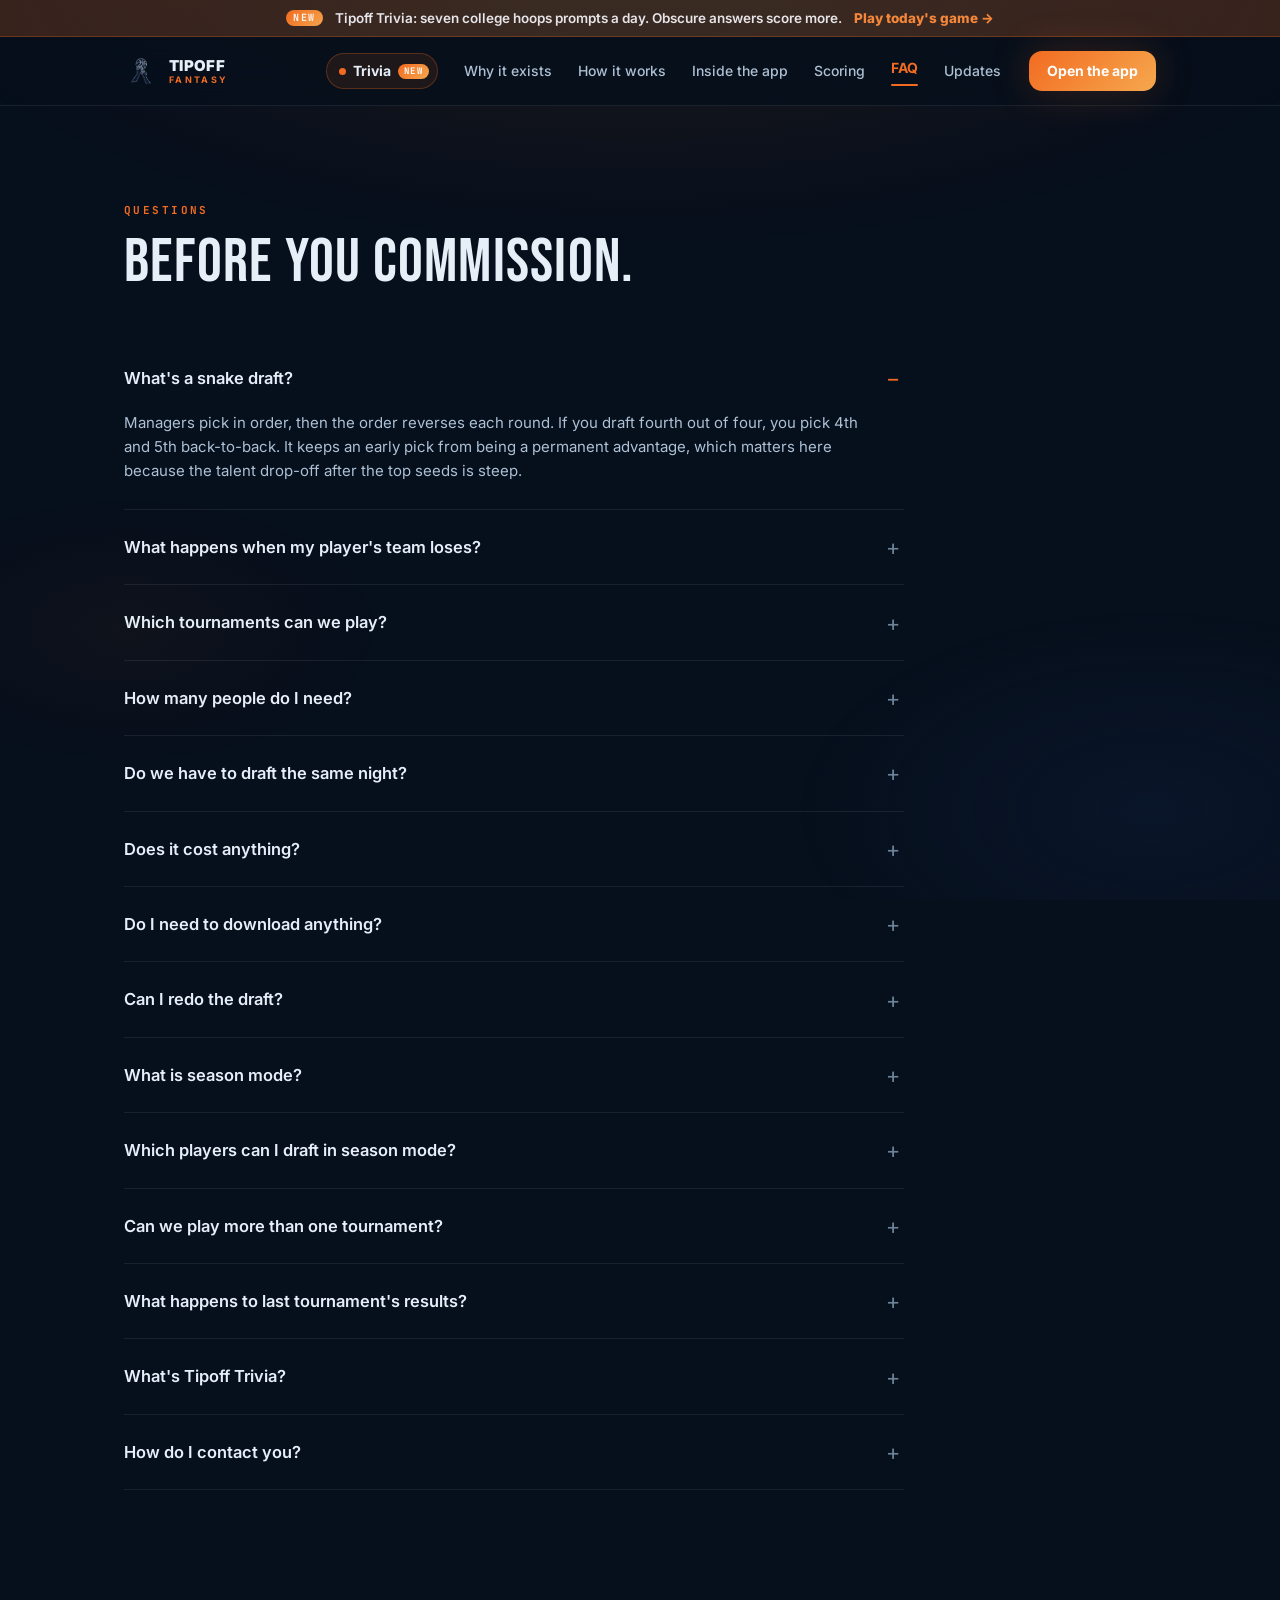
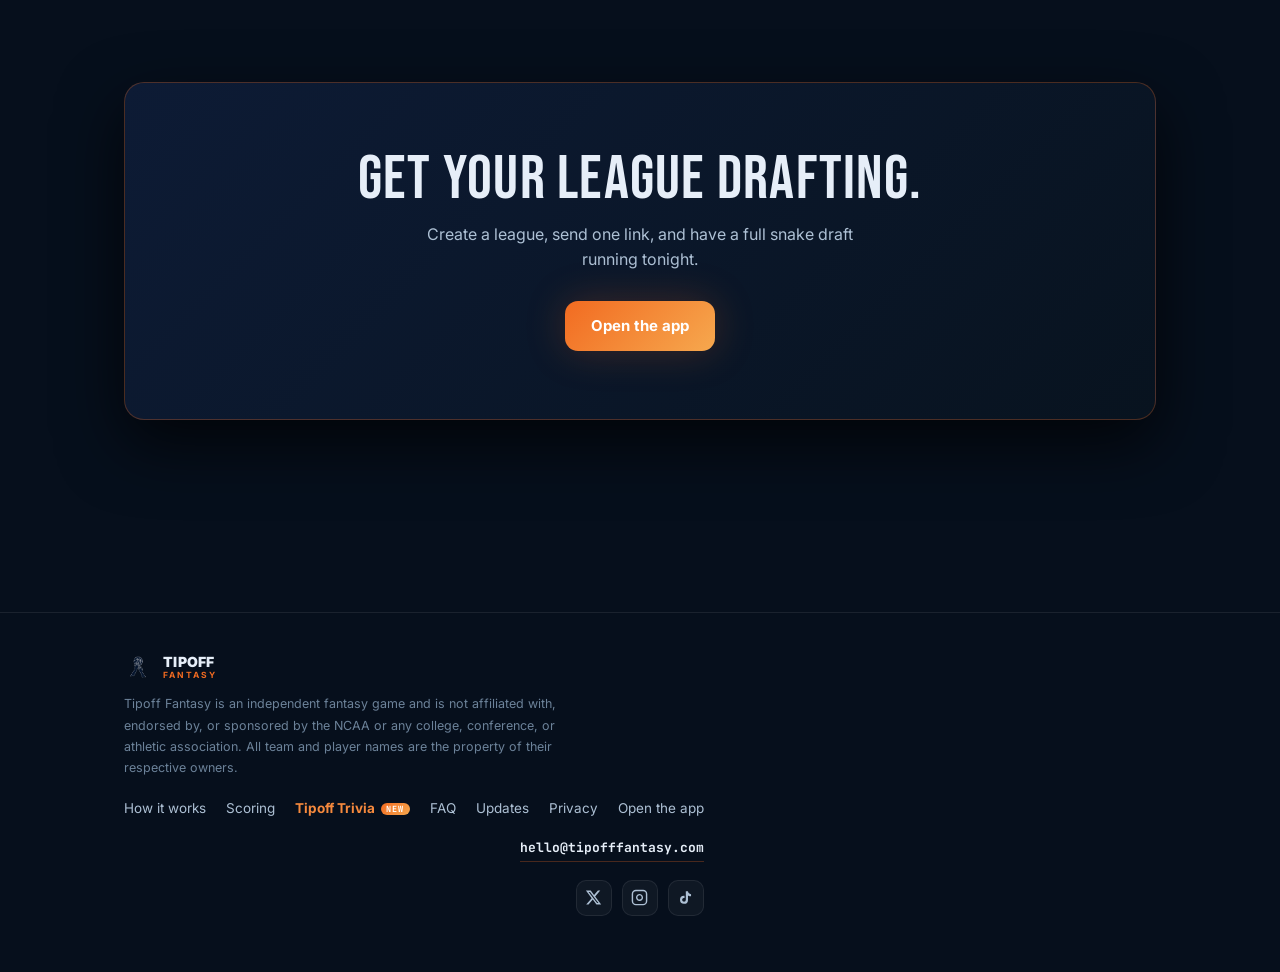
==== commit ffd66e5a: "Make Tipoff Trivia more prominent: announcement bar, nav pill, homepage placement" ====
--- a/faq.html
+++ b/faq.html
@@ -54,11 +54,45 @@
   <link rel="preconnect" href="https://fonts.gstatic.com" crossorigin />
   <link href="https://fonts.googleapis.com/css2?family=Inter:wght@400;500;600;700;800;900&family=Bebas+Neue&family=JetBrains+Mono:wght@500;700&display=swap" rel="stylesheet" />
   <link rel="stylesheet" href="styles.css" />
+  <!-- PostHog analytics (same project as app.tipofffantasy.com) -->
+  <script>
+    (function (d, ph) {
+      if (ph.__SV) return;
+      window.posthog = ph;
+      ph._i = [];
+      ph.init = function (token, config, name) {
+        var target = name !== undefined ? (ph[name] = []) : ph;
+        target.people = target.people || [];
+        ['capture', 'identify', 'register', 'register_once', 'unregister', 'reset', 'set_config', 'opt_in_capturing', 'opt_out_capturing'].forEach(function (m) {
+          target[m] = function () { target.push([m].concat(Array.prototype.slice.call(arguments, 0))); };
+        });
+        var s = d.createElement('script');
+        s.type = 'text/javascript';
+        s.async = true;
+        s.src = config.api_host.replace('.i.posthog.com', '-assets.i.posthog.com') + '/static/array.js';
+        d.head.appendChild(s);
+        ph._i.push([token, config, name]);
+      };
+      ph.__SV = 1;
+    })(document, window.posthog || []);
+    posthog.init('phc_uhwDxyvSkFTiKU4M6USyGoadFtuqXMWSo6fP93nyQhzU', {
+      api_host: 'https://us.i.posthog.com',
+      defaults: '2026-01-30',
+      person_profiles: 'identified_only'
+    });
+  </script>
 </head>
 
 <body>
 
   <a class="skip" href="#main">Skip to content</a>
+
+  <a class="trv-bar" href="https://trivia.tipofffantasy.com/">
+    <span class="trv-bar-tag">New</span>
+    <span class="trv-bar-long">Tipoff Trivia: seven college hoops prompts a day. Obscure answers score more.</span>
+    <span class="trv-bar-short">Tipoff Trivia is live.</span>
+    <span class="trv-bar-cta">Play today's game &rarr;</span>
+  </a>
 
   <nav class="nav">
     <div class="wrap nav-inner">
@@ -67,11 +101,11 @@
         <span class="nav-brand-text"><strong>TIPOFF</strong><small>FANTASY</small></span>
       </a>
       <div class="nav-links">
+        <a href="trivia.html" class="nav-trivia"><span class="nav-trivia-dot" aria-hidden="true"></span>Trivia<span class="nav-trivia-new">New</span></a>
         <a href="why.html">Why it exists</a>
         <a href="how.html">How it works</a>
         <a href="inside.html">Inside the app</a>
         <a href="scoring.html">Scoring</a>
-        <a href="trivia.html">Trivia<span class="nav-new" aria-hidden="true"></span></a>
         <a href="faq.html" class="active">FAQ</a>
         <a href="updates.html">Updates</a>
       </div>
@@ -88,11 +122,11 @@
   <div class="mobile-menu" id="mobileMenu" hidden>
     <div class="mm-inner">
       <a href="index.html">Home</a>
+      <a href="trivia.html" class="mm-trivia">Tipoff Trivia<span class="nav-trivia-new">New</span></a>
       <a href="why.html">Why it exists</a>
       <a href="how.html">How it works</a>
       <a href="inside.html">Inside the app</a>
       <a href="scoring.html">Scoring</a>
-      <a href="trivia.html">Trivia</a>
       <a href="faq.html">FAQ</a>
       <a href="updates.html">Updates</a>
       <a href="privacy.html">Privacy</a>
@@ -242,7 +276,7 @@
         <div class="foot-links">
           <a href="how.html">How it works</a>
           <a href="scoring.html">Scoring</a>
-          <a href="trivia.html">Trivia</a>
+          <a href="trivia.html" class="foot-trivia">Tipoff Trivia<span class="nav-trivia-new">New</span></a>
           <a href="faq.html">FAQ</a>
           <a href="updates.html">Updates</a>
           <a href="privacy.html">Privacy</a>
--- a/styles.css
+++ b/styles.css
@@ -1693,3 +1693,74 @@
   padding-bottom: 2px;
 }
 .foot-email:hover { color: var(--orange); text-decoration: none; }
+
+
+/* ══════════════════════════════════════════════════════════
+   TRIVIA PROMINENCE: announcement bar, nav pill, badges
+══════════════════════════════════════════════════════════ */
+.trv-bar {
+  display: flex; align-items: center; justify-content: center; gap: 12px;
+  padding: 9px 16px;
+  background: linear-gradient(90deg, rgba(242,107,33,.20), rgba(246,168,78,.14) 50%, rgba(242,107,33,.20));
+  border-bottom: 1px solid var(--border-accent);
+  color: var(--text); font-size: 13.5px; font-weight: 600; text-decoration: none;
+  text-align: center; line-height: 1.35;
+}
+.trv-bar:hover { text-decoration: none; background: linear-gradient(90deg, rgba(242,107,33,.30), rgba(246,168,78,.22) 50%, rgba(242,107,33,.30)); }
+.trv-bar-tag, .nav-trivia-new {
+  font-family: 'JetBrains Mono', monospace; font-size: 10px; font-weight: 700;
+  letter-spacing: .14em; text-transform: uppercase;
+  background: var(--grad-primary); color: #fff;
+  padding: 3px 7px; border-radius: 999px; line-height: 1; flex-shrink: 0;
+}
+.trv-bar-cta { color: var(--orange-light); font-weight: 800; white-space: nowrap; }
+.trv-bar:hover .trv-bar-cta { color: #fff; }
+.trv-bar-short { display: none; }
+@media (max-width: 760px) {
+  .trv-bar-long { display: none; }
+  .trv-bar-short { display: inline; }
+}
+/* Mobile menu is pinned 68px from the top; drop the bar while it is open */
+body.menu-open .trv-bar { display: none; }
+
+/* Nav pill */
+.nav-links a.nav-trivia {
+  display: inline-flex; align-items: center; gap: 7px;
+  padding: 6px 8px 6px 12px; margin: -6px 0;
+  border: 1px solid var(--border-accent); border-radius: 999px;
+  background: rgba(242,107,33,.10);
+  color: var(--text); font-weight: 700;
+  transition: background .18s ease, border-color .18s ease, box-shadow .18s ease;
+}
+.nav-links a.nav-trivia:hover { background: rgba(242,107,33,.20); border-color: var(--orange); box-shadow: var(--glow); color: #fff; }
+.nav-links a.nav-trivia.active { color: #fff; background: rgba(242,107,33,.24); border-color: var(--orange); }
+.nav-links a.nav-trivia.active::after { display: none; }
+.nav-links { align-items: center; }
+.nav-trivia-new { font-size: 9px; padding: 3px 6px; }
+.nav-trivia-dot {
+  width: 7px; height: 7px; border-radius: 50%; background: var(--orange);
+  animation: trv-pulse 1.8s ease-out infinite; flex-shrink: 0;
+}
+@keyframes trv-pulse {
+  0% { box-shadow: 0 0 0 0 rgba(242,107,33,.7); }
+  70% { box-shadow: 0 0 0 7px rgba(242,107,33,0); }
+  100% { box-shadow: 0 0 0 0 rgba(242,107,33,0); }
+}
+
+/* Mobile menu + footer */
+.mm-inner a.mm-trivia { display: flex; align-items: center; justify-content: space-between; color: var(--orange-light); font-weight: 800; }
+.foot-links a.foot-trivia { display: inline-flex; align-items: center; gap: 6px; color: var(--orange-light); font-weight: 700; }
+.foot-links a.foot-trivia .nav-trivia-new { font-size: 8.5px; padding: 2px 5px; }
+
+/* Homepage teaser: stronger frame now that it sits under the hero */
+.trv-teaser {
+  border-top: 1px solid var(--border-accent); border-bottom: 1px solid var(--border-accent);
+  background: radial-gradient(ellipse at 15% 0%, rgba(242,107,33,.16), transparent 60%), var(--panel-solid);
+}
+.trv-badge {
+  display: inline-flex; align-items: center; gap: 8px; margin-bottom: 16px;
+  font-family: 'JetBrains Mono', monospace; font-size: 11px; font-weight: 700;
+  letter-spacing: .2em; text-transform: uppercase; color: var(--orange-light);
+  padding: 7px 12px; border: 1px solid var(--border-accent); border-radius: 999px; background: rgba(242,107,33,.10);
+}
+@media (prefers-reduced-motion: reduce) { .nav-trivia-dot { animation: none; } }
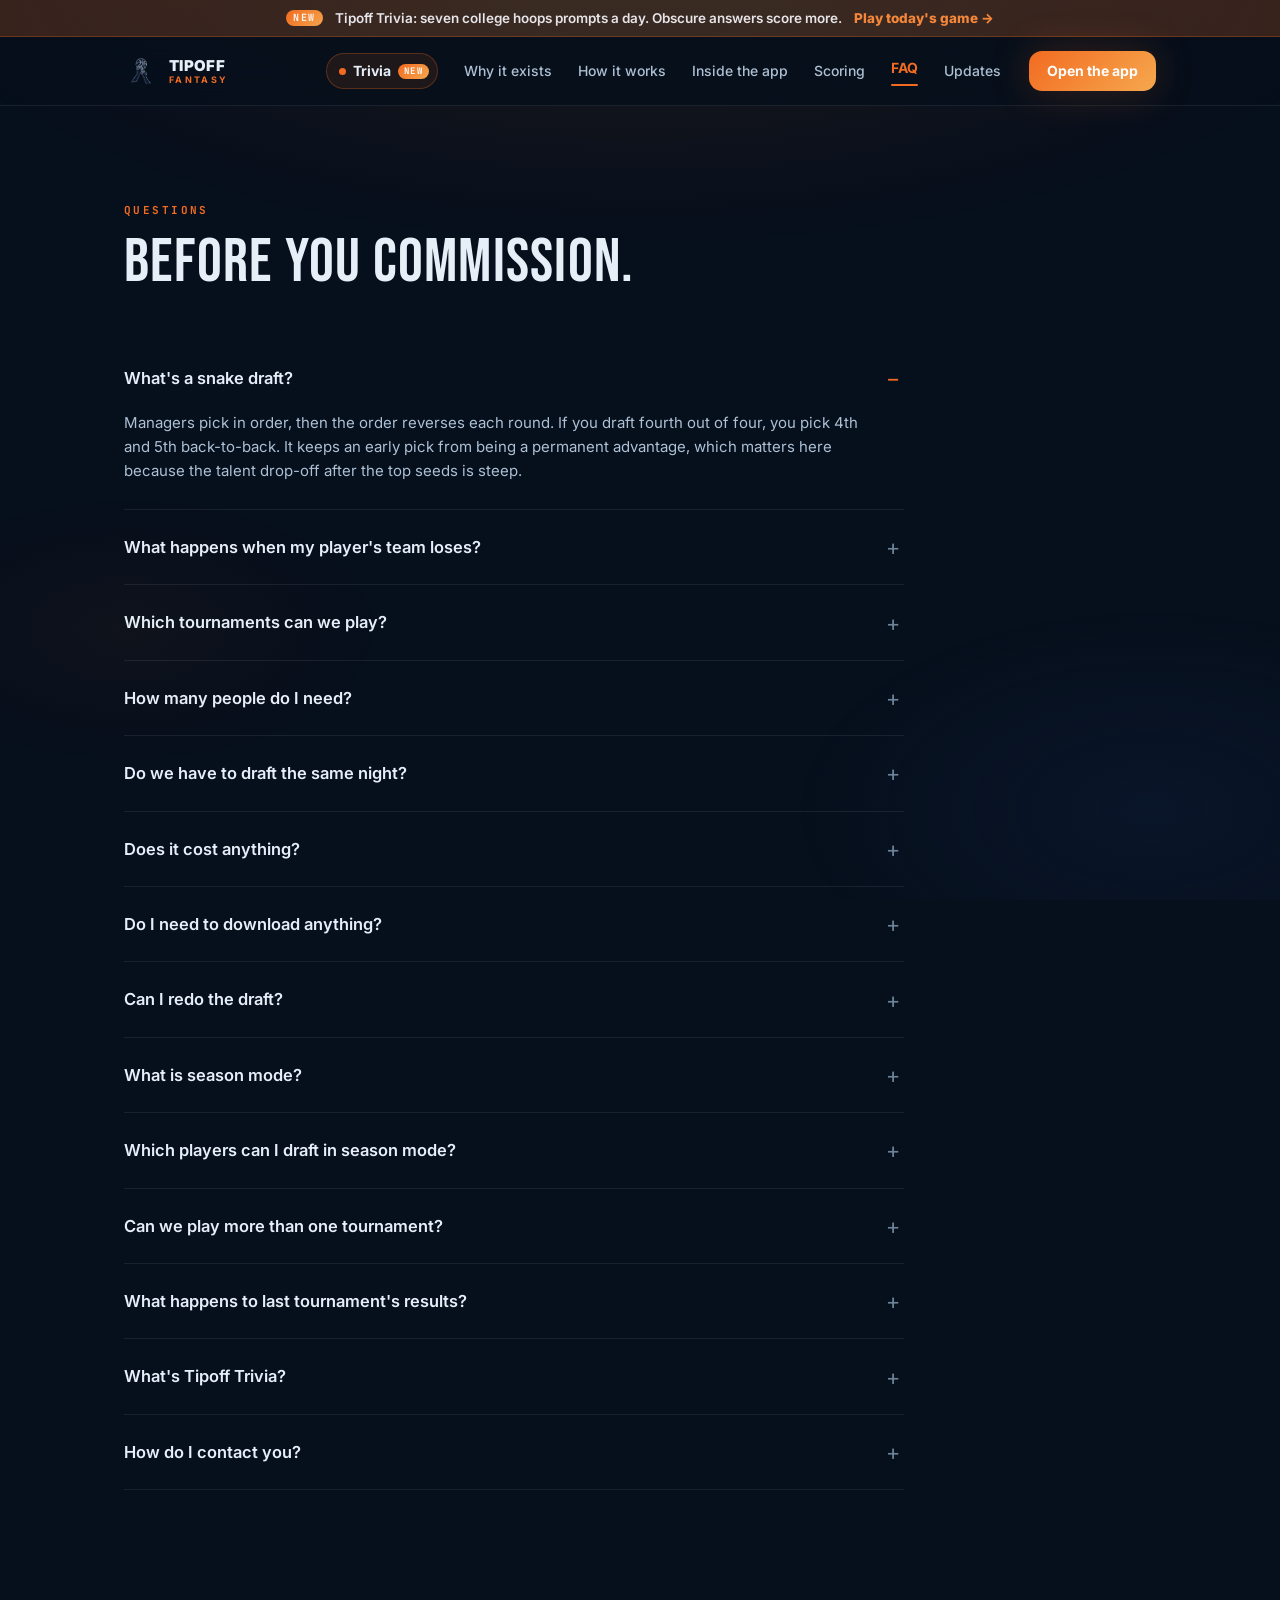
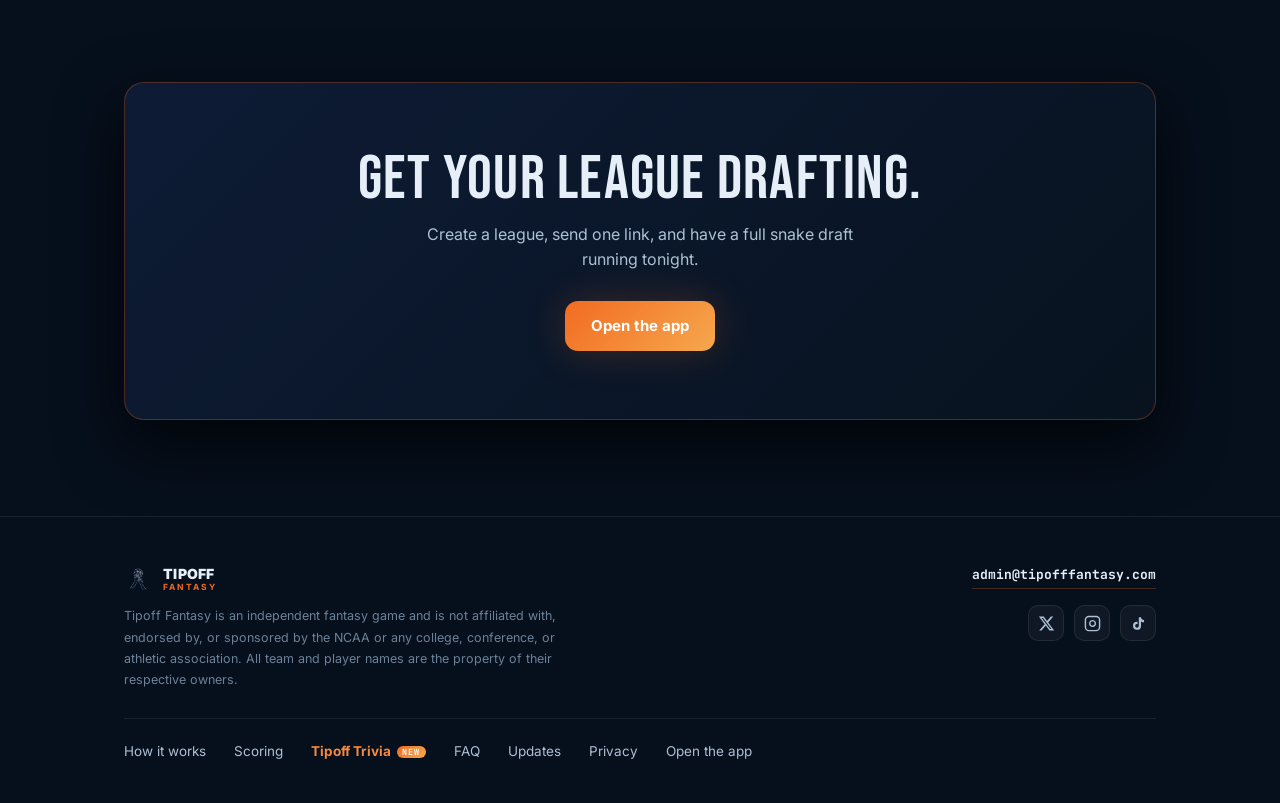
==== commit d16d13d8: "Fix footer spacing and layout; change contact email to admin@" ====
--- a/faq.html
+++ b/faq.html
@@ -240,7 +240,7 @@
 
           <details>
             <summary>How do I contact you?</summary>
-            <p>Email <a href="mailto:hello@tipofffantasy.com">hello@tipofffantasy.com</a> for questions, bug reports,
+            <p>Email <a href="mailto:admin@tipofffantasy.com">admin@tipofffantasy.com</a> for questions, bug reports,
               league problems, partnerships or press. We read every message.
               Privacy requests go to <a href="mailto:privacy@tipofffantasy.com">privacy@tipofffantasy.com</a>.</p>
           </details>
@@ -282,7 +282,7 @@
           <a href="privacy.html">Privacy</a>
           <a href="https://app.tipofffantasy.com/">Open the app</a>
         </div>
-        <a class="foot-email" href="mailto:hello@tipofffantasy.com">hello@tipofffantasy.com</a>
+        <a class="foot-email" href="mailto:admin@tipofffantasy.com">admin@tipofffantasy.com</a>
         <div class="foot-socials">
           <a class="foot-social" href="https://x.com/tipofffantasy" target="_blank" rel="noopener noreferrer" aria-label="Tipoff Fantasy on X">
             <svg viewBox="0 0 24 24" fill="currentColor" aria-hidden="true"><path d="M18.244 2.25h3.308l-7.227 8.26 8.502 11.24H16.17l-5.214-6.817L4.99 21.75H1.68l7.73-8.835L1.254 2.25H8.08l4.713 6.231zm-1.161 17.52h1.833L7.084 4.126H5.117z"/></svg>
--- a/styles.css
+++ b/styles.css
@@ -1764,3 +1764,35 @@
   padding: 7px 12px; border: 1px solid var(--border-accent); border-radius: 999px; background: rgba(242,107,33,.10);
 }
 @media (prefers-reduced-motion: reduce) { .nav-trivia-dot { animation: none; } }
+
+
+/* ══════════════════════════════════════════════════════════
+   FOOTER LAYOUT: brand + legal left, email + socials right,
+   links on their own row underneath. Replaces the old
+   flex-wrap layout that broke once the links got wider.
+══════════════════════════════════════════════════════════ */
+footer { margin-top: 0; padding: 48px 0 40px; }
+.foot-inner {
+  display: grid;
+  grid-template-columns: minmax(0, 1fr) auto;
+  grid-template-rows: auto 1fr auto;
+  gap: 16px 48px;
+  align-items: start;
+}
+.foot-inner > div:first-child { grid-column: 1; grid-row: 1 / span 2; }
+.foot-right { display: contents; }
+.foot-email { grid-column: 2; grid-row: 1; justify-self: end; }
+.foot-socials { grid-column: 2; grid-row: 2; justify-self: end; }
+.foot-links {
+  grid-column: 1 / -1; grid-row: 3;
+  margin-top: 12px; padding-top: 22px;
+  border-top: 1px solid var(--border);
+  gap: 12px 28px;
+}
+.foot-legal { margin-top: 14px; }
+@media (max-width: 700px) {
+  .foot-inner { grid-template-columns: 1fr; gap: 20px; }
+  .foot-inner > div:first-child,
+  .foot-email, .foot-socials, .foot-links { grid-column: 1; grid-row: auto; justify-self: start; }
+  .foot-links { margin-top: 4px; }
+}
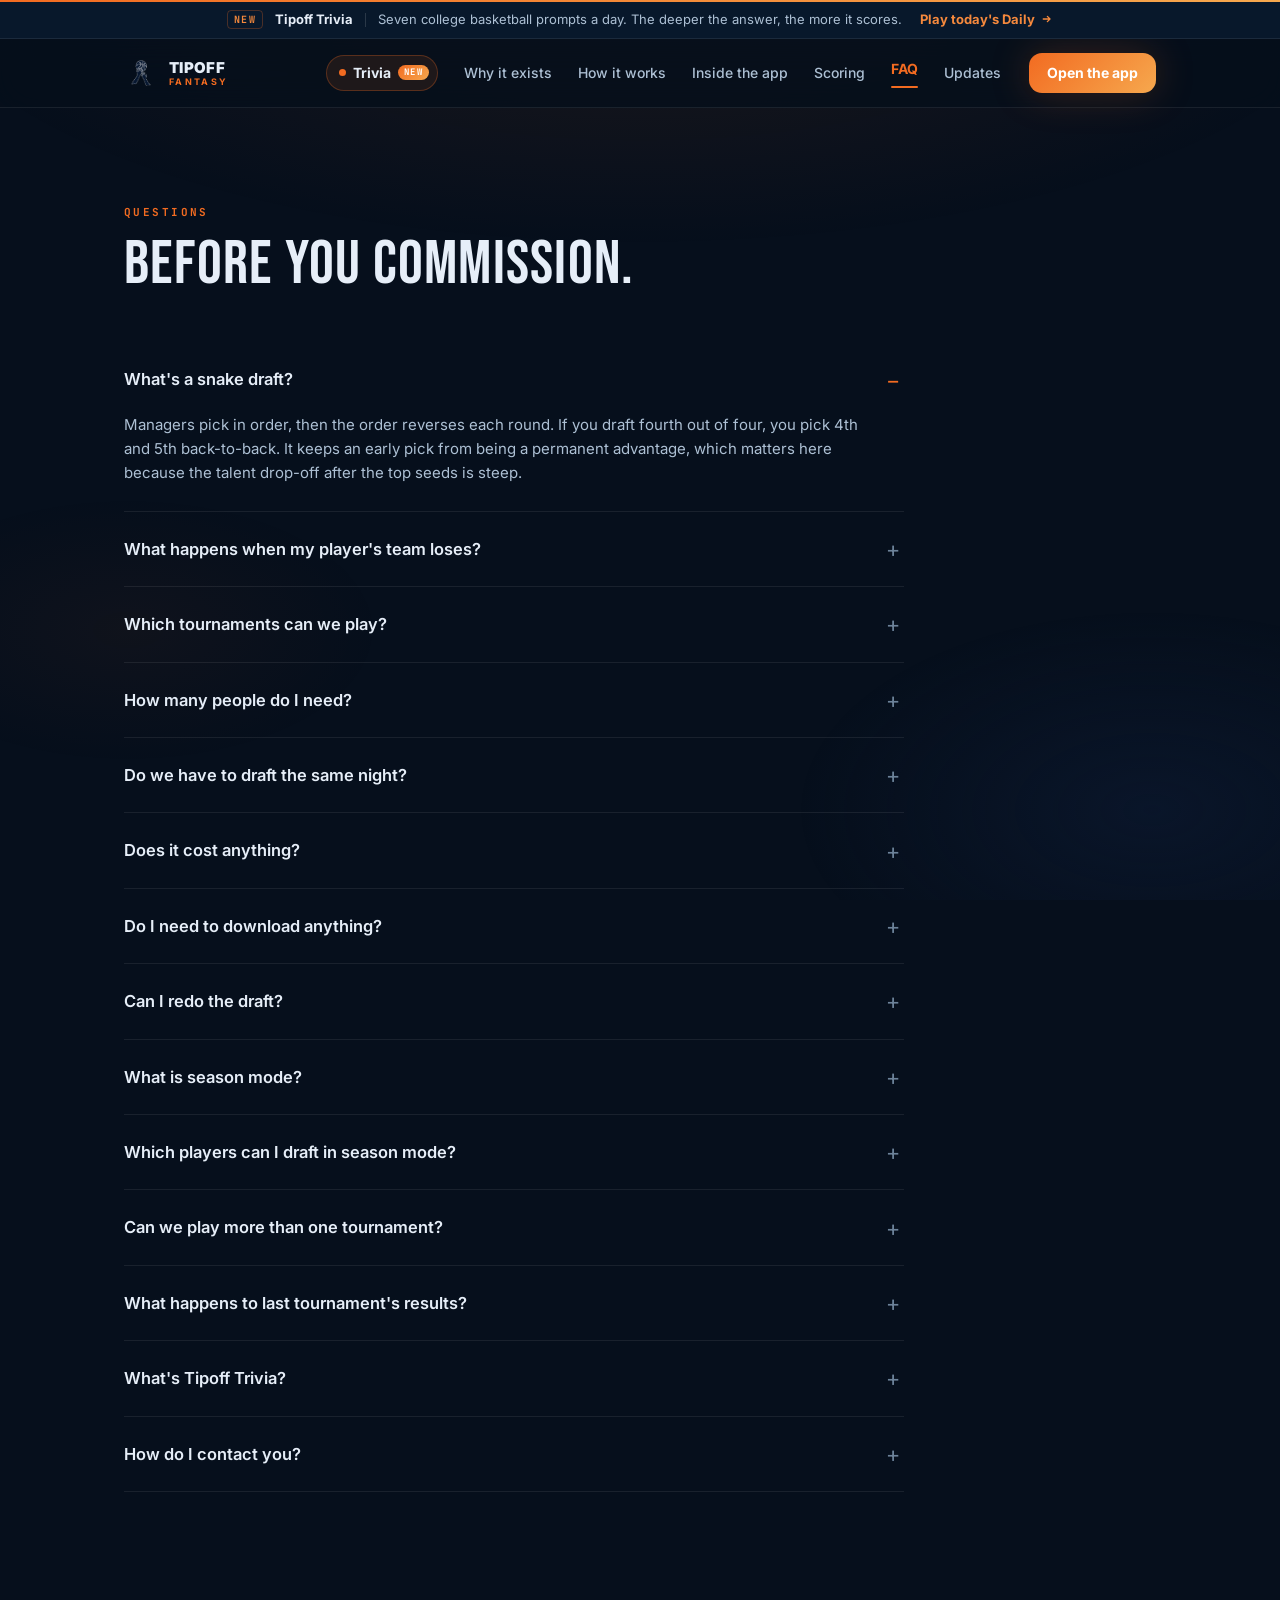
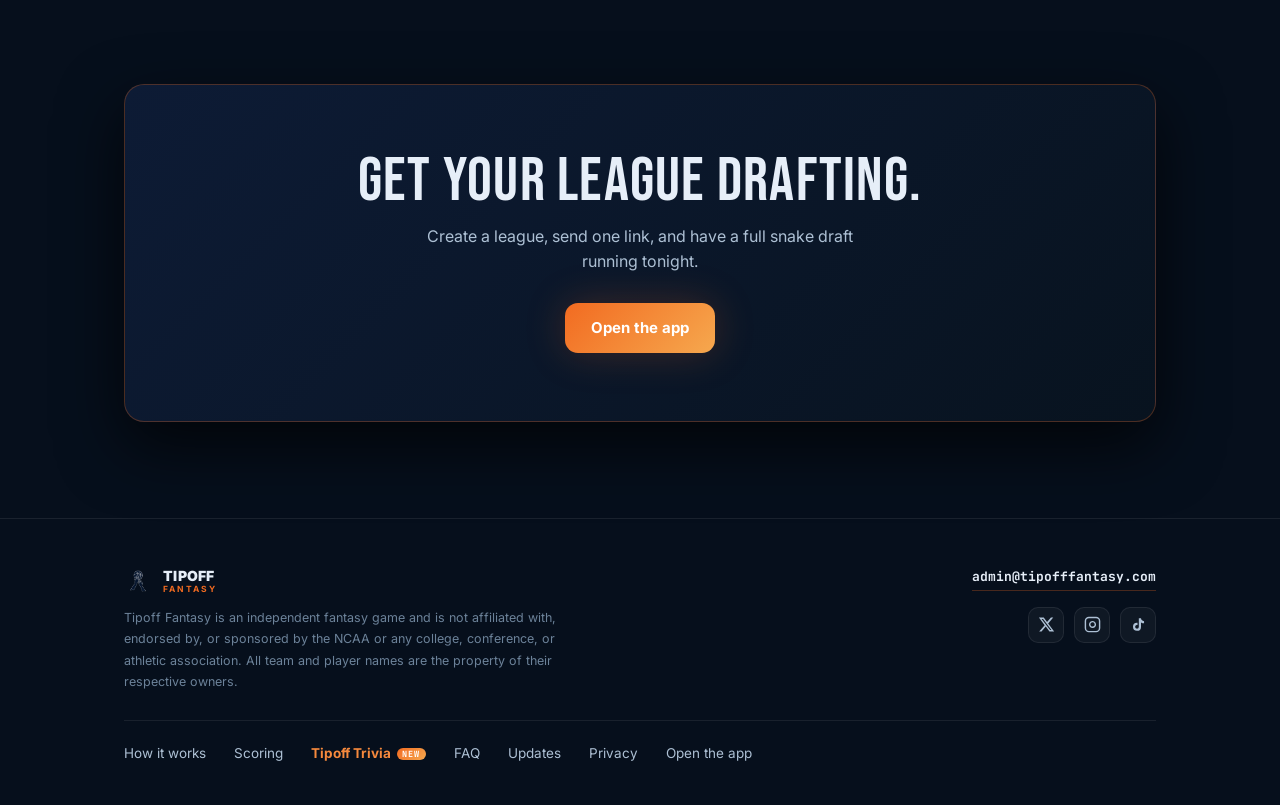
==== commit 3fd0ed05: "Strip internal data details from Updates; restyle Trivia announcement bar" ====
--- a/faq.html
+++ b/faq.html
@@ -87,11 +87,14 @@
 
   <a class="skip" href="#main">Skip to content</a>
 
-  <a class="trv-bar" href="https://trivia.tipofffantasy.com/">
-    <span class="trv-bar-tag">New</span>
-    <span class="trv-bar-long">Tipoff Trivia: seven college hoops prompts a day. Obscure answers score more.</span>
-    <span class="trv-bar-short">Tipoff Trivia is live.</span>
-    <span class="trv-bar-cta">Play today's game &rarr;</span>
+  <a class="trv-bar" href="https://trivia.tipofffantasy.com/" aria-label="Tipoff Trivia: play today's Daily">
+    <span class="trv-bar-inner">
+      <span class="trv-bar-tag">New</span>
+      <span class="trv-bar-name">Tipoff Trivia</span>
+      <span class="trv-bar-sep" aria-hidden="true"></span>
+      <span class="trv-bar-long">Seven college basketball prompts a day. The deeper the answer, the more it scores.</span>
+      <span class="trv-bar-cta">Play today's Daily<svg viewBox="0 0 16 16" width="12" height="12" aria-hidden="true"><path d="M3 8h9M8.5 4.5 12 8l-3.5 3.5" fill="none" stroke="currentColor" stroke-width="1.8" stroke-linecap="round" stroke-linejoin="round"/></svg></span>
+    </span>
   </a>
 
   <nav class="nav">
@@ -159,8 +162,8 @@
 
           <details>
             <summary>Which tournaments can we play?</summary>
-            <p>Eight-team in-season events like the Maui Invitational and Battle 4 Atlantis, plus the
-              full 64-team postseason bracket. The commissioner picks one when the league is set up,
+            <p>In-season events like the Maui Invitational, Battle 4 Atlantis and Players Era, plus Feast Week,
+              one draft across every Thanksgiving event, and the full 64-team postseason bracket. The commissioner picks one when the league is set up,
               and the player pool and bracket load to match that field.</p>
           </details>
 
@@ -234,7 +237,8 @@
             <p>Our college basketball trivia game, at <a href="https://trivia.tipofffantasy.com/">trivia.tipofffantasy.com</a>.
               Seven prompts, 25 seconds each, and the more obscure your correct answer, the more points it scores:
               10 for a layup up to 100 for the one hidden Half Court answer. The Daily is the same seven prompts for
-              everyone with one attempt; Unlimited lets you practice as much as you want.
+              everyone with one attempt. Unlimited, coming soon as a one-time $4.99 unlock, lets you practice as much as you want
+              with league packs for each power conference and the mid-majors.
               <a href="trivia.html">More on how it plays</a>.</p>
           </details>
 
@@ -324,7 +328,7 @@
         "name": "Which tournaments can we play?",
         "acceptedAnswer": {
           "@type": "Answer",
-          "text": "Eight-team in-season events like the Maui Invitational and Battle 4 Atlantis, plus the full 64-team postseason bracket. The commissioner picks one when the league is set up."
+          "text": "In-season events like the Maui Invitational, Battle 4 Atlantis and Players Era, plus Feast Week, one draft across every Thanksgiving event, and the full 64-team postseason bracket. The commissioner picks one when the league is set up."
         }
       },
       {
--- a/styles.css
+++ b/styles.css
@@ -1699,26 +1699,56 @@
    TRIVIA PROMINENCE: announcement bar, nav pill, badges
 ══════════════════════════════════════════════════════════ */
 .trv-bar {
+  display: block;
+  position: relative;
+  z-index: 51;
+  background: #08182b;
+  border-bottom: 1px solid var(--border);
+  color: var(--text-2);
+  font-size: 13px;
+  line-height: 1.3;
+  text-decoration: none;
+  transition: background .2s ease;
+}
+.trv-bar::before {           /* hairline accent along the top edge */
+  content: ''; position: absolute; left: 0; right: 0; top: 0; height: 2px;
+  background: var(--grad-primary);
+}
+.trv-bar:hover { background: #0b1f36; text-decoration: none; }
+.trv-bar-inner {
+  max-width: var(--maxw); margin: 0 auto;
   display: flex; align-items: center; justify-content: center; gap: 12px;
-  padding: 9px 16px;
-  background: linear-gradient(90deg, rgba(242,107,33,.20), rgba(246,168,78,.14) 50%, rgba(242,107,33,.20));
-  border-bottom: 1px solid var(--border-accent);
-  color: var(--text); font-size: 13.5px; font-weight: 600; text-decoration: none;
-  text-align: center; line-height: 1.35;
-}
-.trv-bar:hover { text-decoration: none; background: linear-gradient(90deg, rgba(242,107,33,.30), rgba(246,168,78,.22) 50%, rgba(242,107,33,.30)); }
-.trv-bar-tag, .nav-trivia-new {
+  padding: 10px 24px 9px;
+}
+.trv-bar-tag {
   font-family: 'JetBrains Mono', monospace; font-size: 10px; font-weight: 700;
+  letter-spacing: .16em; text-transform: uppercase; line-height: 1;
+  color: var(--orange-light);
+  border: 1px solid var(--border-accent); border-radius: 4px;
+  padding: 4px 6px 3px; flex-shrink: 0;
+}
+.trv-bar-name { color: var(--text); font-weight: 700; white-space: nowrap; }
+.trv-bar-sep { width: 1px; height: 14px; background: var(--border-2); flex-shrink: 0; }
+.trv-bar-long { white-space: nowrap; overflow: hidden; text-overflow: ellipsis; min-width: 0; }
+.trv-bar-cta {
+  display: inline-flex; align-items: center; gap: 6px; margin-left: 6px;
+  color: var(--orange-light); font-weight: 700; white-space: nowrap;
+}
+.trv-bar-cta svg { transition: transform .2s ease; }
+.trv-bar:hover .trv-bar-cta { color: #fff; }
+.trv-bar:hover .trv-bar-cta svg { transform: translateX(3px); }
+.nav-trivia-new {
+  font-family: 'JetBrains Mono', monospace; font-weight: 700;
   letter-spacing: .14em; text-transform: uppercase;
   background: var(--grad-primary); color: #fff;
-  padding: 3px 7px; border-radius: 999px; line-height: 1; flex-shrink: 0;
-}
-.trv-bar-cta { color: var(--orange-light); font-weight: 800; white-space: nowrap; }
-.trv-bar:hover .trv-bar-cta { color: #fff; }
-.trv-bar-short { display: none; }
-@media (max-width: 760px) {
-  .trv-bar-long { display: none; }
-  .trv-bar-short { display: inline; }
+  font-size: 10px; padding: 3px 7px;
+  border-radius: 999px; line-height: 1; flex-shrink: 0;
+}
+@media (max-width: 860px) {
+  .trv-bar-long, .trv-bar-sep { display: none; }
+}
+@media (max-width: 380px) {
+  .trv-bar-tag { display: none; }
 }
 /* Mobile menu is pinned 68px from the top; drop the bar while it is open */
 body.menu-open .trv-bar { display: none; }
